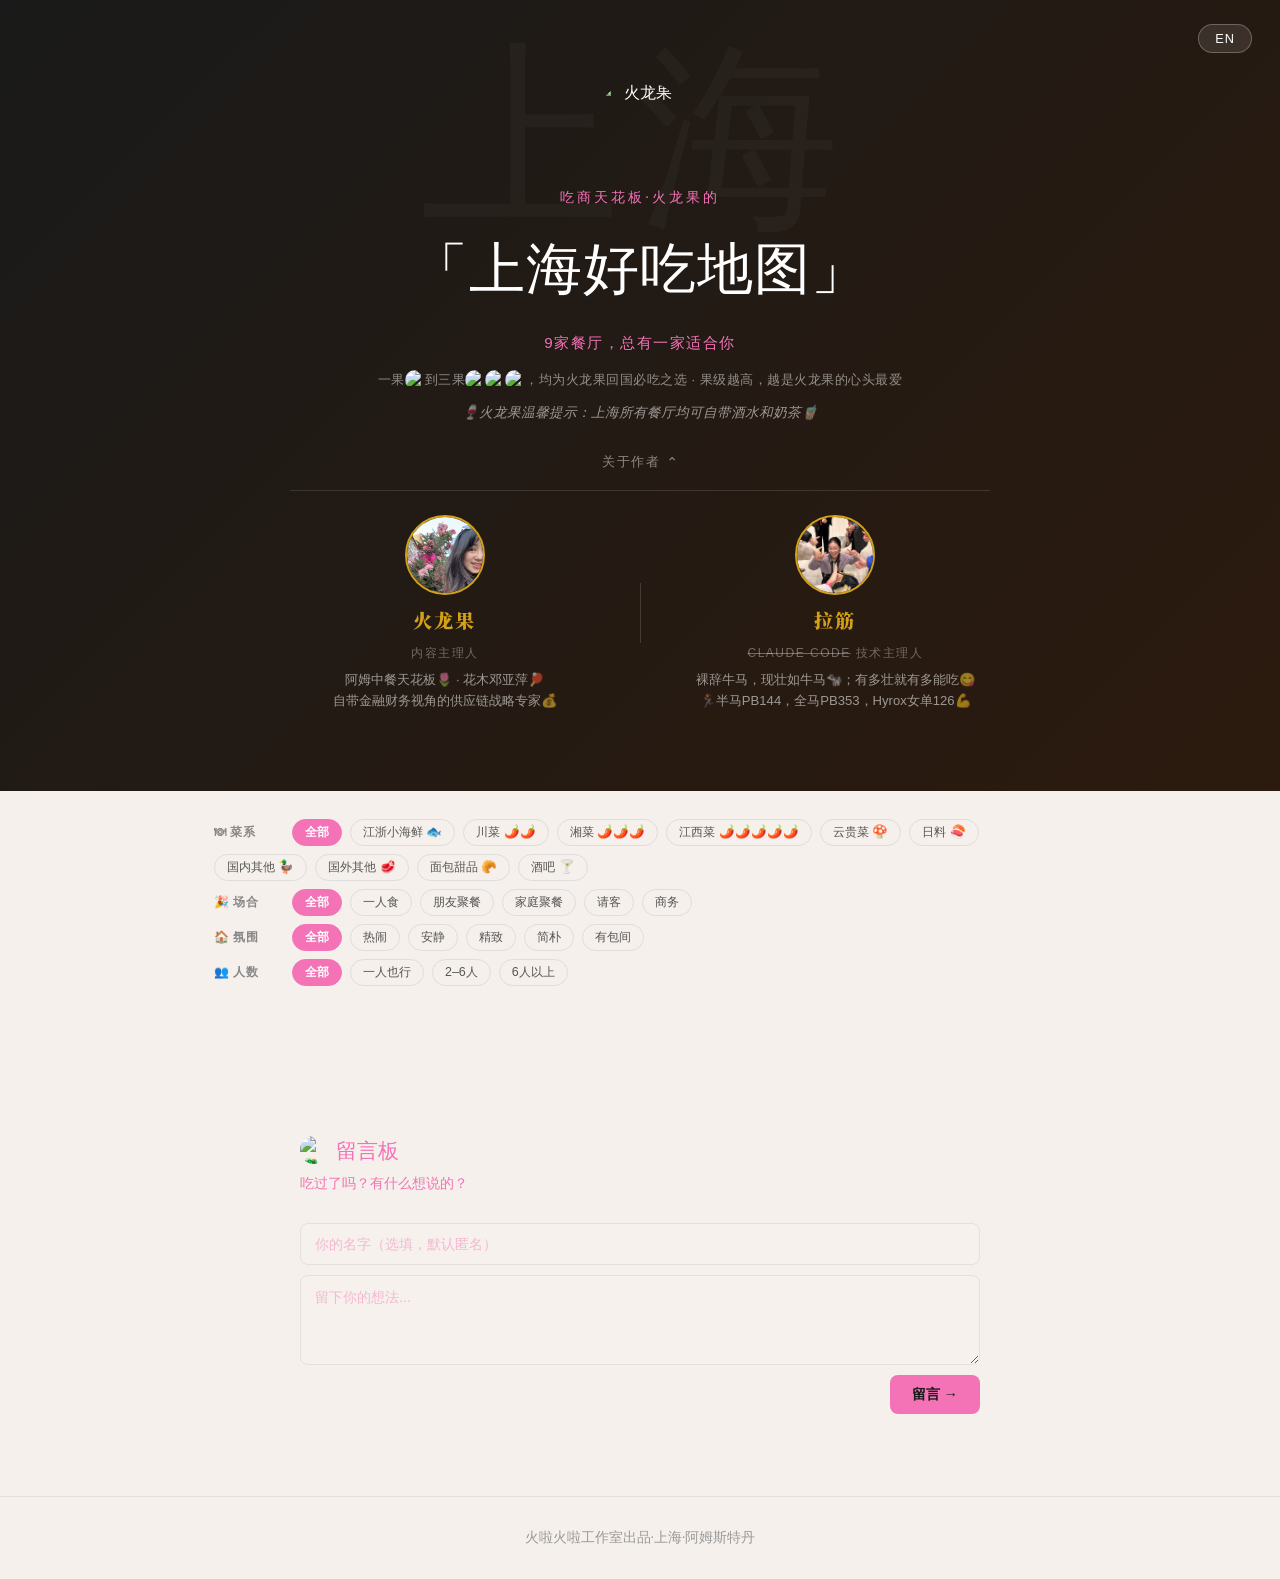
==== index.html @ 5360c156 "Unify category into filter panes; add 全部 to each tag pane - Move category filter buttons into the ta" ====
<!DOCTYPE html>
<html lang="zh">
<head>
  <meta charset="UTF-8" />
  <meta name="viewport" content="width=device-width, initial-scale=1.0" />
  <title>火龙果's Shanghai Eats</title>
  <link rel="preconnect" href="https://fonts.googleapis.com">
  <link href="https://fonts.googleapis.com/css2?family=Noto+Serif+SC:wght@700;900&display=swap" rel="stylesheet">
  <link rel="stylesheet" href="style.css" />
  <link rel="manifest" href="manifest.json" />
  <meta name="theme-color" content="#1a1a1a" />
  <link rel="apple-touch-icon" href="hlg-avatar.svg" />
</head>
<body>

  <header>
    <div class="hero">
      <button id="lang-btn" class="lang-btn">EN</button>
      <div class="hero-text">
        <img src="hlg-avatar.svg" alt="火龙果" class="hero-logo" />
        <p class="subtitle">吃商天花板·火龙果的</p>
        <h1>「上海好吃地图」</h1>
        <p class="restaurant-count-line" id="restaurant-count"></p>
        <p class="rating-explainer">一果<img src="hlg-avatar.svg" alt="🐉" class="rating-explainer-icon">到三果<img src="hlg-avatar.svg" alt="🐉" class="rating-explainer-icon"><img src="hlg-avatar.svg" alt="🐉" class="rating-explainer-icon"><img src="hlg-avatar.svg" alt="🐉" class="rating-explainer-icon">，均为火龙果回国必吃之选 · 果级越高，越是火龙果的心头最爱</p>
        <p class="byob-tip">🍷火龙果温馨提示：上海所有餐厅均可自带酒水和奶茶🧋</p>
        <div class="authors-toggle open" id="authors-toggle">
          <span class="authors-toggle-text">关于作者</span>
          <span class="authors-toggle-icon">&#8964;</span>
        </div>
        <div class="authors-inner hero-authors open" id="authors-panel">
          <div class="author-card">
            <a href="https://www.linkedin.com/in/yuanke-deng-14a65b370/" target="_blank" rel="noopener">
              <img class="author-avatar" src="hlg-photo.jpg" alt="火龙果" />
            </a>
            <a class="author-name" href="https://www.linkedin.com/in/yuanke-deng-14a65b370/" target="_blank" rel="noopener">火龙果</a>
            <div class="author-title">内容主理人</div>
            <div class="author-bio">阿姆中餐天花板🌷 · 花木邓亚萍🏓<br>自带金融财务视角的供应链战略专家💰</div>
          </div>
          <div class="author-divider"></div>
          <div class="author-card">
            <a href="https://www.linkedin.com/in/jjroxylai/" target="_blank" rel="noopener">
              <img class="author-avatar" src="lj.jpg" alt="拉筋" />
            </a>
            <a class="author-name" href="https://www.linkedin.com/in/jjroxylai/" target="_blank" rel="noopener">拉筋</a>
            <div class="author-title"><s>Claude Code</s> 技术主理人</div>
            <div class="author-bio">裸辞牛马，现壮如牛马🐄；有多壮就有多能吃😋<br>🏃‍♀️半马PB144，全马PB353，Hyrox女单126💪</div>
          </div>
        </div>
      </div>
    </div>
  </header>

  <main>
    <section class="tag-filters">
      <div class="tag-filter-pane">
        <span class="tag-filter-label" data-type="category">🍽 菜系</span>
        <button class="filter-btn active" data-filter="all">全部</button>
        <button class="filter-btn" data-filter="jiangzhe">江浙小海鲜 🐟</button>
        <button class="filter-btn" data-filter="sichuan">川菜 🌶️🌶️</button>
        <button class="filter-btn" data-filter="hunan">湘菜 🌶️🌶️🌶️</button>
        <button class="filter-btn" data-filter="jiangxi">江西菜 🌶️🌶️🌶️🌶️🌶️</button>
        <button class="filter-btn" data-filter="yunguizhou">云贵菜 🍄</button>
        <button class="filter-btn" data-filter="japanese">日料 🍣</button>
        <button class="filter-btn" data-filter="domestic">国内其他 🦆</button>
        <button class="filter-btn" data-filter="international">国外其他 🥩</button>
        <button class="filter-btn" data-filter="bakery">面包甜品 🥐</button>
        <button class="filter-btn" data-filter="bar">酒吧 🍸</button>
      </div>
      <div class="tag-filter-pane">
        <span class="tag-filter-label" data-type="occasion">🎉 场合</span>
        <button class="tag-btn tag-all-btn" data-type="occasion" data-tag="__all__">全部</button>
        <button class="tag-btn" data-type="occasion" data-tag="一人食">一人食</button>
        <button class="tag-btn" data-type="occasion" data-tag="朋友聚餐">朋友聚餐</button>
        <button class="tag-btn" data-type="occasion" data-tag="家庭聚餐">家庭聚餐</button>
        <button class="tag-btn" data-type="occasion" data-tag="请客">请客</button>
        <button class="tag-btn" data-type="occasion" data-tag="商务">商务</button>
      </div>
      <div class="tag-filter-pane">
        <span class="tag-filter-label" data-type="atmosphere">🏠 氛围</span>
        <button class="tag-btn tag-all-btn" data-type="atmosphere" data-tag="__all__">全部</button>
        <button class="tag-btn" data-type="atmosphere" data-tag="热闹">热闹</button>
        <button class="tag-btn" data-type="atmosphere" data-tag="安静">安静</button>
        <button class="tag-btn" data-type="atmosphere" data-tag="精致">精致</button>
        <button class="tag-btn" data-type="atmosphere" data-tag="简朴">简朴</button>
        <button class="tag-btn" data-type="atmosphere" data-tag="有包间">有包间</button>
      </div>
      <div class="tag-filter-pane">
        <span class="tag-filter-label" data-type="group">👥 人数</span>
        <button class="tag-btn tag-all-btn" data-type="group" data-tag="__all__">全部</button>
        <button class="tag-btn" data-type="group" data-tag="一人也行">一人也行</button>
        <button class="tag-btn" data-type="group" data-tag="2–6人">2–6人</button>
        <button class="tag-btn" data-type="group" data-tag="6人以上">6人以上</button>
      </div>
    </section>

    <section class="grid" id="restaurant-grid"></section>
  </main>

  <section class="guestbook">
    <h2 class="guestbook-title"><img src="hlg-avatar.svg" alt="🐉" class="guestbook-icon"> 留言板</h2>
    <p class="guestbook-subtitle">吃过了吗？有什么想说的？</p>

    <div id="guestbook-comments"></div>

    <form id="guestbook-form" class="guestbook-form">
      <input type="text" id="guestbook-name" placeholder="你的名字（选填，默认匿名）" class="guestbook-input" />
      <textarea id="guestbook-content" placeholder="留下你的想法..." class="guestbook-textarea" required></textarea>
      <button type="submit" class="guestbook-submit">留言 →</button>
    </form>
    <p id="guestbook-status" class="guestbook-status"></p>
  </section>

  <footer>
    <p>火啦火啦工作室出品·上海·阿姆斯特丹</p>
  </footer>

  <!-- SVG filter for ink stamp effect -->
  <svg width="0" height="0" style="position:absolute">
    <defs>
      <filter id="ink-stamp" x="-20%" y="-20%" width="140%" height="140%">
        <feTurbulence type="fractalNoise" baseFrequency="0.055" numOctaves="4" seed="8" result="noise"/>
        <feDisplacementMap in="SourceGraphic" in2="noise" scale="4" xChannelSelector="R" yChannelSelector="G" result="displaced"/>
        <feComposite in="displaced" in2="SourceGraphic" operator="in"/>
      </filter>
    </defs>
  </svg>

  <script src="restaurants.js"></script>
  <script src="i18n.js"></script>
  <script src="app.js"></script>
  <script src="guestbook.js"></script>
  <script>
    if ('serviceWorker' in navigator) {
      navigator.serviceWorker.register('/shgoodeats/service-worker.js');
    }
  </script>
</body>
</html>
---- style.css ----
* {
  margin: 0;
  padding: 0;
  box-sizing: border-box;
}

:root {
  --red: #c0392b;
  --gold: #d4a017;
  --dark: #1a1a1a;
  --mid: #333;
  --light: #f5f0eb;
  --white: #fff;
  --card-bg: #fff;
  --border: #e8e0d8;
}

body {
  font-family: 'Georgia', serif;
  background: var(--light);
  color: var(--dark);
  line-height: 1.6;
}

/* ── LANG BUTTON ── */
.lang-btn {
  position: absolute;
  top: 24px;
  right: 28px;
  background: rgba(255,255,255,0.1);
  border: 1px solid rgba(255,255,255,0.25);
  color: #fff;
  padding: 6px 16px;
  border-radius: 100px;
  font-family: -apple-system, sans-serif;
  font-size: 0.8rem;
  letter-spacing: 1px;
  cursor: pointer;
  transition: background 0.2s;
}

.lang-btn:hover {
  background: rgba(255,255,255,0.2);
}

/* ── HEADER ── */
.hero {
  background: var(--dark);
  background-image: linear-gradient(135deg, #1a1a1a 0%, #2c1a0e 100%);
  color: var(--white);
  padding: 80px 40px;
  text-align: center;
  position: relative;
  overflow: hidden;
}

.hero::before {
  content: '上海';
  position: absolute;
  font-size: 200px;
  color: rgba(255,255,255,0.03);
  top: -20px;
  left: 50%;
  transform: translateX(-50%);
  pointer-events: none;
  letter-spacing: 20px;
}

.hero-logo {
  width: 90px;
  height: 90px;
  border-radius: 50%;
  margin-bottom: 16px;
  display: block;
  margin-left: auto;
  margin-right: auto;
}

.subtitle {
  font-size: 0.9rem;
  letter-spacing: 3px;
  text-transform: uppercase;
  color: #F472B6;
  margin-bottom: 16px;
}

.hero h1 {
  font-size: clamp(2rem, 5vw, 3.5rem);
  font-weight: normal;
  margin-bottom: 16px;
  letter-spacing: 1px;
}

.tagline {
  max-width: 600px;
  margin: 0 auto;
  color: rgba(255,255,255,0.65);
  font-size: 1.05rem;
  font-style: italic;
}

.restaurant-count-line {
  font-size: 0.95rem;
  color: #F472B6;
  letter-spacing: 1.5px;
  margin-bottom: 14px;
  font-family: sans-serif;
}

.rating-explainer-icon {
  width: 20px;
  height: 20px;
  border-radius: 50%;
  vertical-align: middle;
  display: inline-block;
}

.rating-explainer {
  max-width: 600px;
  margin: 0 auto 12px;
  color: rgba(255,255,255,0.5);
  font-size: 0.82rem;
  font-family: sans-serif;
  letter-spacing: 0.5px;
}

.byob-tip {
  max-width: 600px;
  margin: 10px auto 0;
  color: rgba(255,255,255,0.55);
  font-size: 0.85rem;
  font-style: italic;
  font-family: sans-serif;
}

/* ── FILTERS (now part of tag-filters pane) ── */
.filter-btn {
  background: transparent;
  border: 1.5px solid #ddd;
  color: #555;
  padding: 4px 12px;
  border-radius: 100px;
  cursor: pointer;
  font-family: -apple-system, sans-serif;
  font-size: 0.78rem;
  transition: all 0.15s;
  white-space: nowrap;
}

.filter-btn:hover {
  border-color: #F472B6;
  color: #F472B6;
}

.filter-btn.active {
  background: #F472B6;
  border-color: #F472B6;
  color: #fff;
  font-weight: 600;
}

/* ── GRID ── */
.grid {
  display: grid;
  grid-template-columns: repeat(auto-fill, minmax(320px, 1fr));
  gap: 24px;
  padding: 20px 40px 60px;
  max-width: 1300px;
  margin: 0 auto;
  align-items: start;
}

.empty {
  grid-column: 1/-1;
  text-align: center;
  color: #888;
  padding: 60px;
}

/* ── CARD ── */
.card {
  background: var(--card-bg);
  border-radius: 12px;
  border: 1px solid var(--border);
  overflow: hidden;
  display: flex;
  flex-direction: column;
  transition: transform 0.2s, box-shadow 0.2s;
}

.card:hover {
  transform: translateY(-4px);
  box-shadow: 0 12px 32px rgba(0,0,0,0.1);
}

.card-emoji {
  background: linear-gradient(135deg, #2c1a0e, #1a1a1a);
  font-size: 2.5rem;
  text-align: center;
  padding: 28px;
}

.card-rating {
  background: #2a0a3a;
  display: flex;
  align-items: center;
  min-height: 60px;
  padding: 12px 80px 12px 16px;
  transition: min-height 0.4s ease, padding 0.4s ease;
}

.card.expanded .card-rating {
  min-height: 120px;
  padding: 20px 100px 20px 20px;
}

.card-title {
  font-family: 'Noto Serif SC', serif;
  font-size: clamp(0.8rem, 4vw, 2rem);
  font-weight: 900;
  color: #fff;
  line-height: 1.3;
  text-align: left;
  text-shadow: 0 1px 4px rgba(0,0,0,0.2);
  flex: 0 1 auto;
  white-space: nowrap;
  padding-right: 4px;
  transition: font-size 0.4s ease;
}

.card.expanded .card-title {
  font-size: clamp(1.2rem, 5.5vw, 1.5rem);
  white-space: nowrap;
}

.rating-fruits {
  position: absolute;
  right: 12px;
  top: -18px;
  display: flex;
  flex-direction: row;
  gap: 2px;
  z-index: 3;
  transition: all 0.4s ease;
}

.rating-fruit {
  width: 32px;
  height: 32px;
  border-radius: 50%;
  object-fit: cover;
  border: 2px solid rgba(255,255,255,0.6);
  box-shadow: 0 2px 6px rgba(0,0,0,0.3);
  transition: width 0.4s ease, height 0.4s ease;
}

.card.expanded .rating-fruits {
  top: -28px;
  gap: 4px;
}

.card.expanded .rating-fruit {
  width: 52px;
  height: 52px;
}

.card-chili {
  font-size: 1rem;
  margin-left: 4px;
  vertical-align: middle;
  transition: font-size 0.4s ease;
}

.card.expanded .card-chili {
  font-size: 1.6rem;
}

/* ── SUMMARY (always visible) ── */
.card-summary {
  padding: 16px 18px;
  display: flex;
  align-items: center;
  gap: 12px;
  cursor: pointer;
  position: relative;
  user-select: none;
}

.summary-main { flex: 1; }

.expand-hint {
  position: absolute;
  top: 8px;
  right: 14px;
  display: flex;
  align-items: center;
  gap: 3px;
  cursor: pointer;
  z-index: 2;
  background: var(--red);
  color: #fff;
  padding: 3px 10px 3px 8px;
  border-radius: 100px;
  box-shadow: 0 2px 6px rgba(0,0,0,0.15);
  transition: opacity 0.2s;
}

.expand-hint:hover {
  opacity: 0.85;
}

.expand-label {
  font-size: 0.75rem;
  color: #fff;
  font-family: sans-serif;
  font-weight: 600;
  letter-spacing: 0.5px;
}

.expand-icon {
  font-size: 0.9rem;
  color: #fff;
  line-height: 1;
  transition: transform 0.3s ease;
}

.card.expanded .expand-icon {
  transform: rotate(180deg);
}


.summary-meta {
  display: flex;
  gap: 10px;
  flex-wrap: wrap;
  font-size: 1rem;
  color: #444;
  font-family: sans-serif;
  transition: font-size 0.3s ease, color 0.3s ease;
}

.card.expanded .summary-meta {
  font-size: 0.8rem;
  color: #666;
}

.summary-category {
  font-size: 1rem;
  color: var(--red);
  font-family: sans-serif;
  font-weight: 600;
  transition: font-size 0.3s ease;
}

.card.expanded .summary-category {
  font-size: 0.72rem;
  text-transform: uppercase;
  letter-spacing: 1.5px;
  font-weight: 400;
}


/* ── DETAIL (hidden by default) ── */
.card-detail {
  position: relative;
  max-height: 80px;
  overflow: hidden;
  transition: max-height 0.4s ease, padding 0.3s ease, mask-position 0.3s ease;
  padding: 10px 18px 0;
  display: flex;
  flex-direction: column;
  gap: 10px;
  border-top: 1px solid var(--border);
  -webkit-mask-image: linear-gradient(to bottom, black 20%, transparent 100%);
  mask-image: linear-gradient(to bottom, black 20%, transparent 100%);
}

.card.expanded .card-detail {
  max-height: 2000px;
  padding: 14px 18px 18px;
  -webkit-mask-image: none;
  mask-image: none;
}

.card-meta-top {
  display: flex;
  justify-content: space-between;
  align-items: center;
}

.tag {
  font-size: 0.72rem;
  text-transform: uppercase;
  letter-spacing: 1.5px;
  color: var(--red);
  font-family: sans-serif;
}

.price {
  font-size: 0.85rem;
  color: var(--gold);
  font-weight: bold;
  cursor: default;
}

.card h2 {
  font-size: 1.2rem;
  font-weight: normal;
  line-height: 1.3;
}

.neighborhood {
  font-size: 0.85rem;
  font-weight: bold;
  color: var(--mid);
  font-family: sans-serif;
}

.address {
  font-size: 0.82rem;
  color: #888;
  font-family: sans-serif;
}

.description {
  font-size: 0.92rem;
  color: #444;
  flex: 1;
}

.reservation {
  font-size: 0.82rem;
  color: #666;
  font-family: sans-serif;
  font-style: italic;
}

.info-pills {
  display: flex;
  flex-wrap: wrap;
  gap: 6px;
}

.info-pill {
  background: #f0ebe4;
  border-radius: 100px;
  padding: 4px 10px;
  font-size: 0.78rem;
  font-family: sans-serif;
  color: var(--mid);
  white-space: nowrap;
}

.must-try {
  background: #fdf6ec;
  border-left: 3px solid var(--gold);
  padding: 10px 14px;
  border-radius: 0 6px 6px 0;
  font-family: sans-serif;
  display: flex;
  flex-direction: column;
  gap: 8px;
}

.must-try-label {
  font-size: 0.75rem;
  font-weight: bold;
  color: var(--gold);
  text-transform: uppercase;
  letter-spacing: 1px;
}

.dish-tags {
  display: flex;
  flex-wrap: wrap;
  gap: 6px;
}

.dish-tag {
  background: #fff;
  border: 1px solid #e8d9b8;
  border-radius: 6px;
  padding: 3px 9px;
  font-size: 0.82rem;
  color: var(--dark);
}

.dianping-btn {
  display: block;
  text-align: center;
  background: #ff6b9d;
  color: #fff;
  text-decoration: none;
  padding: 10px;
  border-radius: 8px;
  font-family: sans-serif;
  font-size: 0.85rem;
  font-weight: 600;
  letter-spacing: 0.5px;
  transition: opacity 0.2s;
}

.dianping-btn:hover {
  opacity: 0.85;
}

/* ── AUTHORS ── */
.authors-inner {
  display: flex;
  align-items: center;
  justify-content: center;
  gap: 40px;
  max-width: 700px;
  margin: 0 auto;
}

.authors-toggle {
  display: inline-flex;
  align-items: center;
  gap: 6px;
  margin-top: 28px;
  cursor: pointer;
  opacity: 0.6;
  transition: opacity 0.2s;
}

.authors-toggle:hover {
  opacity: 1;
}

.authors-toggle-text {
  font-size: 0.8rem;
  color: rgba(255,255,255,0.8);
  font-family: sans-serif;
  letter-spacing: 1.5px;
  text-transform: uppercase;
}

.authors-toggle-icon {
  font-size: 0.9rem;
  color: rgba(255,255,255,0.8);
  transition: transform 0.3s ease;
  line-height: 1;
}

.authors-toggle.open .authors-toggle-icon {
  transform: rotate(180deg);
}

.hero-authors {
  margin-top: 16px;
  padding-top: 24px;
  border-top: 1px solid rgba(255,255,255,0.12);
  max-height: 0;
  overflow: hidden;
  opacity: 0;
  transition: max-height 0.4s ease, opacity 0.3s ease, margin-top 0.3s ease;
  margin-top: 0;
  padding-top: 0;
  border-top: none;
}

.hero-authors.open {
  max-height: 600px;
  opacity: 1;
  margin-top: 16px;
  padding-top: 24px;
  border-top: 1px solid rgba(255,255,255,0.12);
}

.author-card {
  text-align: center;
  flex: 1;
}

.author-avatar {
  width: 80px;
  height: 80px;
  border-radius: 50%;
  object-fit: cover;
  object-position: center top;
  border: 2px solid var(--gold);
  margin-bottom: 10px;
  display: block;
  margin-left: auto;
  margin-right: auto;
  transition: opacity 0.2s;
}

.author-avatar:hover {
  opacity: 0.85;
}

.author-name {
  font-family: 'Noto Serif SC', serif;
  font-size: 1.2rem;
  font-weight: 900;
  color: var(--gold);
  margin-bottom: 8px;
  letter-spacing: 2px;
  display: inline-block;
  text-decoration: none;
  transition: opacity 0.2s;
}

.author-name:hover {
  opacity: 0.75;
}

.author-title {
  font-size: 0.75rem;
  color: rgba(255,255,255,0.35);
  font-family: sans-serif;
  letter-spacing: 1.5px;
  text-transform: uppercase;
  margin-bottom: 6px;
}

.author-bio {
  font-size: 0.82rem;
  color: rgba(255,255,255,0.55);
  font-family: sans-serif;
  line-height: 1.6;
}

.author-divider {
  width: 1px;
  height: 60px;
  background: rgba(255,255,255,0.15);
  flex-shrink: 0;
}

@media (max-width: 768px) {
  .authors-inner {
    flex-direction: column;
    gap: 24px;
  }
  .author-divider {
    width: 40px;
    height: 1px;
  }
}

/* ── FOOTER ── */
.guestbook {
  max-width: 720px;
  margin: 60px auto 0;
  padding: 0 20px 60px;
}

.guestbook-title {
  font-size: 1.3rem;
  font-weight: normal;
  color: #F472B6;
  margin-bottom: 6px;
  display: flex;
  align-items: center;
  gap: 8px;
}

.guestbook-icon {
  width: 28px;
  height: 28px;
  border-radius: 50%;
}

.guestbook-subtitle {
  color: #F472B6;
  font-size: 0.85rem;
  font-family: sans-serif;
  margin-bottom: 28px;
}

.guestbook-empty {
  color: #F472B6;
  font-size: 0.9rem;
  font-family: sans-serif;
  margin-bottom: 28px;
}

.guestbook-comment {
  background: rgba(255,255,255,0.05);
  border: 1px solid var(--border);
  border-radius: 10px;
  padding: 16px 18px;
  margin-bottom: 14px;
}

.comment-header {
  display: flex;
  align-items: baseline;
  gap: 10px;
  margin-bottom: 8px;
}

.comment-name {
  color: #F472B6;
  font-size: 0.9rem;
  font-family: sans-serif;
  font-weight: 600;
}

.comment-date {
  color: #F472B6;
  font-size: 0.75rem;
  font-family: sans-serif;
}

.comment-content {
  color: #F472B6;
  font-size: 0.9rem;
  font-family: sans-serif;
  line-height: 1.6;
  margin: 0;
}

.comment-reply {
  margin-top: 12px;
  padding: 10px 14px;
  background: rgba(244,114,182,0.15);
  border-left: 3px solid #F472B6;
  border-radius: 0 6px 6px 0;
  font-size: 0.88rem;
  font-family: sans-serif;
  color: #1a1a1a;
  display: flex;
  gap: 6px;
  align-items: flex-start;
}

.reply-label {
  color: #F472B6;
  white-space: nowrap;
  display: flex;
  align-items: center;
  gap: 4px;
}

.reply-icon {
  width: 18px;
  height: 18px;
  border-radius: 50%;
}

.guestbook-form {
  display: flex;
  flex-direction: column;
  gap: 10px;
  margin-top: 24px;
}

.guestbook-input,
.guestbook-textarea {
  background: rgba(255,255,255,0.06);
  border: 1px solid var(--border);
  border-radius: 8px;
  padding: 12px 14px;
  color: #F472B6;
  font-size: 0.9rem;
  font-family: sans-serif;
  outline: none;
  transition: border-color 0.2s;
}

.guestbook-input:focus,
.guestbook-textarea:focus {
  border-color: #F472B6;
}

.guestbook-input::placeholder,
.guestbook-textarea::placeholder {
  color: rgba(244,114,182,0.45);
}

.guestbook-textarea {
  min-height: 90px;
  resize: vertical;
}

.guestbook-submit {
  align-self: flex-end;
  background: #F472B6;
  color: #1a1a1a;
  border: none;
  border-radius: 8px;
  padding: 10px 22px;
  font-size: 0.9rem;
  font-family: sans-serif;
  font-weight: 600;
  cursor: pointer;
  transition: opacity 0.2s;
}

.guestbook-submit:hover { opacity: 0.85; }
.guestbook-submit:disabled { opacity: 0.5; cursor: not-allowed; }

.guestbook-status {
  font-size: 0.85rem;
  font-family: sans-serif;
  margin-top: 6px;
  min-height: 1.2em;
}

.guestbook-status.success { color: #86efac; }
.guestbook-status.error { color: #fca5a5; }

footer {
  text-align: center;
  padding: 30px;
  color: #999;
  font-size: 0.85rem;
  border-top: 1px solid var(--border);
}

/* ── TAG FILTERS ── */
.tag-filters {
  padding: 28px 24px 8px;
  max-width: 900px;
  margin: 0 auto;
  display: flex;
  flex-direction: column;
  gap: 8px;
}

.tag-filter-pane {
  display: flex;
  flex-wrap: wrap;
  align-items: center;
  gap: 8px;
}

.tag-filter-label {
  font-family: -apple-system, sans-serif;
  font-size: 0.75rem;
  font-weight: 600;
  color: #888;
  letter-spacing: 0.5px;
  white-space: nowrap;
  min-width: 70px;
}

.tag-btn {
  background: transparent;
  border: 1.5px solid #ddd;
  color: #555;
  padding: 4px 12px;
  border-radius: 100px;
  font-family: -apple-system, sans-serif;
  font-size: 0.78rem;
  cursor: pointer;
  transition: all 0.15s;
  white-space: nowrap;
}

.tag-btn:hover {
  border-color: #F472B6;
  color: #F472B6;
}

.tag-btn.active {
  background: #F472B6;
  border-color: #F472B6;
  color: #fff;
  font-weight: 600;
}

/* ── RESPONSIVE ── */
@media (max-width: 768px) {
  .hero { padding: 50px 20px; }
  .hero h1 { font-size: 1.6rem; }
  .tagline { font-size: 0.85rem; }

  .grid {
    padding: 20px 12px 40px;
    grid-template-columns: 1fr;
    gap: 12px;
  }

  .card-summary h2 { font-size: 0.85rem; }
  .card.expanded .card-summary h2 { font-size: 0.85rem; }

  .summary-meta { font-size: 0.72rem; }
  .card.expanded .summary-meta { font-size: 0.72rem; }

  .summary-category { font-size: 0.72rem; }
  .card.expanded .summary-category { font-size: 0.72rem; }

  .card-rating { min-height: 44px; padding: 8px 14px; }
  .card.expanded .card-rating { min-height: 90px; }

  .card-chili { font-size: 1.4rem; }

  .rating-text { font-size: 1.4rem; width: 38px; height: 38px; top: -19px; }
  .card.expanded .rating-text { font-size: 3rem; width: 72px; height: 72px; top: -36px; }
}
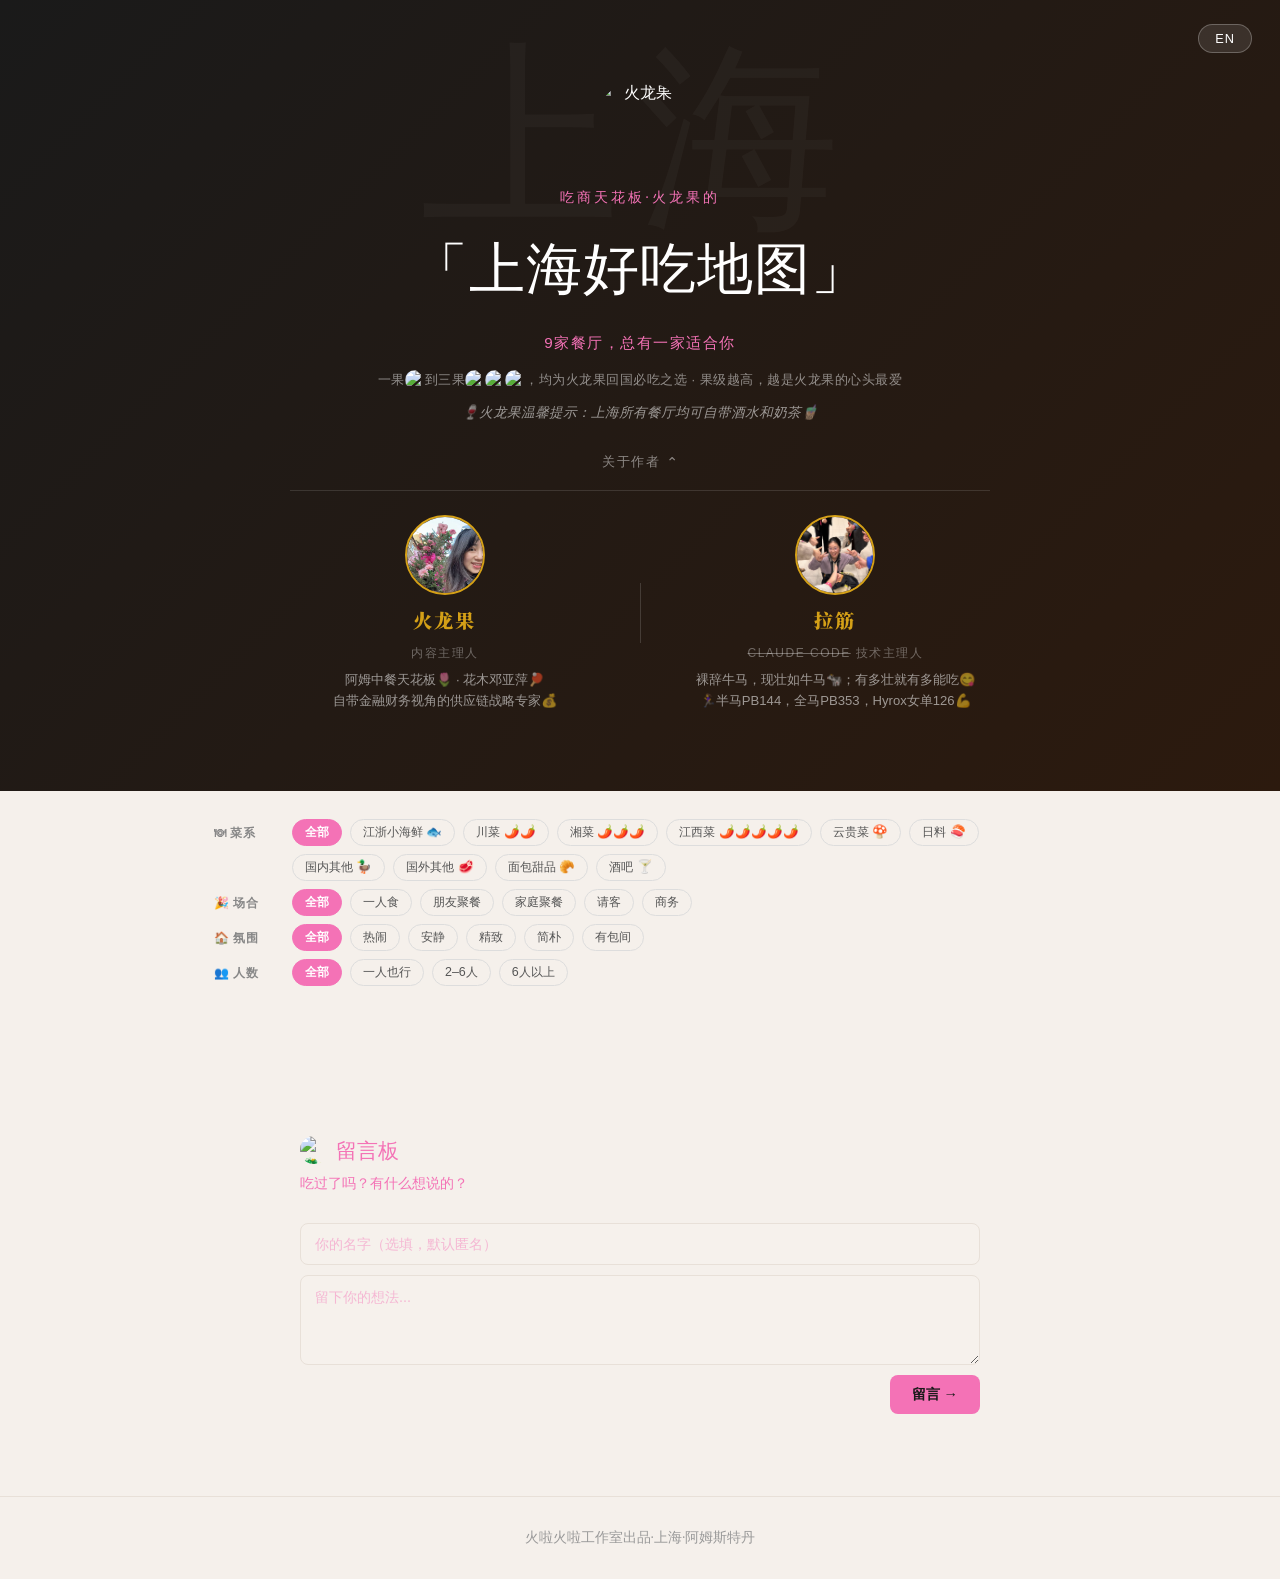
==== commit f2f7141c: "Fix filter pane wrapping; move address to summary line - Wrap tag buttons in .tag-filter-btns div so" ====
--- a/index.html
+++ b/index.html
@@ -54,42 +54,50 @@
     <section class="tag-filters">
       <div class="tag-filter-pane">
         <span class="tag-filter-label" data-type="category">🍽 菜系</span>
-        <button class="filter-btn active" data-filter="all">全部</button>
-        <button class="filter-btn" data-filter="jiangzhe">江浙小海鲜 🐟</button>
-        <button class="filter-btn" data-filter="sichuan">川菜 🌶️🌶️</button>
-        <button class="filter-btn" data-filter="hunan">湘菜 🌶️🌶️🌶️</button>
-        <button class="filter-btn" data-filter="jiangxi">江西菜 🌶️🌶️🌶️🌶️🌶️</button>
-        <button class="filter-btn" data-filter="yunguizhou">云贵菜 🍄</button>
-        <button class="filter-btn" data-filter="japanese">日料 🍣</button>
-        <button class="filter-btn" data-filter="domestic">国内其他 🦆</button>
-        <button class="filter-btn" data-filter="international">国外其他 🥩</button>
-        <button class="filter-btn" data-filter="bakery">面包甜品 🥐</button>
-        <button class="filter-btn" data-filter="bar">酒吧 🍸</button>
+        <div class="tag-filter-btns">
+          <button class="filter-btn active" data-filter="all">全部</button>
+          <button class="filter-btn" data-filter="jiangzhe">江浙小海鲜 🐟</button>
+          <button class="filter-btn" data-filter="sichuan">川菜 🌶️🌶️</button>
+          <button class="filter-btn" data-filter="hunan">湘菜 🌶️🌶️🌶️</button>
+          <button class="filter-btn" data-filter="jiangxi">江西菜 🌶️🌶️🌶️🌶️🌶️</button>
+          <button class="filter-btn" data-filter="yunguizhou">云贵菜 🍄</button>
+          <button class="filter-btn" data-filter="japanese">日料 🍣</button>
+          <button class="filter-btn" data-filter="domestic">国内其他 🦆</button>
+          <button class="filter-btn" data-filter="international">国外其他 🥩</button>
+          <button class="filter-btn" data-filter="bakery">面包甜品 🥐</button>
+          <button class="filter-btn" data-filter="bar">酒吧 🍸</button>
+        </div>
       </div>
       <div class="tag-filter-pane">
         <span class="tag-filter-label" data-type="occasion">🎉 场合</span>
-        <button class="tag-btn tag-all-btn" data-type="occasion" data-tag="__all__">全部</button>
-        <button class="tag-btn" data-type="occasion" data-tag="一人食">一人食</button>
-        <button class="tag-btn" data-type="occasion" data-tag="朋友聚餐">朋友聚餐</button>
-        <button class="tag-btn" data-type="occasion" data-tag="家庭聚餐">家庭聚餐</button>
-        <button class="tag-btn" data-type="occasion" data-tag="请客">请客</button>
-        <button class="tag-btn" data-type="occasion" data-tag="商务">商务</button>
+        <div class="tag-filter-btns">
+          <button class="tag-btn tag-all-btn" data-type="occasion" data-tag="__all__">全部</button>
+          <button class="tag-btn" data-type="occasion" data-tag="一人食">一人食</button>
+          <button class="tag-btn" data-type="occasion" data-tag="朋友聚餐">朋友聚餐</button>
+          <button class="tag-btn" data-type="occasion" data-tag="家庭聚餐">家庭聚餐</button>
+          <button class="tag-btn" data-type="occasion" data-tag="请客">请客</button>
+          <button class="tag-btn" data-type="occasion" data-tag="商务">商务</button>
+        </div>
       </div>
       <div class="tag-filter-pane">
         <span class="tag-filter-label" data-type="atmosphere">🏠 氛围</span>
-        <button class="tag-btn tag-all-btn" data-type="atmosphere" data-tag="__all__">全部</button>
-        <button class="tag-btn" data-type="atmosphere" data-tag="热闹">热闹</button>
-        <button class="tag-btn" data-type="atmosphere" data-tag="安静">安静</button>
-        <button class="tag-btn" data-type="atmosphere" data-tag="精致">精致</button>
-        <button class="tag-btn" data-type="atmosphere" data-tag="简朴">简朴</button>
-        <button class="tag-btn" data-type="atmosphere" data-tag="有包间">有包间</button>
+        <div class="tag-filter-btns">
+          <button class="tag-btn tag-all-btn" data-type="atmosphere" data-tag="__all__">全部</button>
+          <button class="tag-btn" data-type="atmosphere" data-tag="热闹">热闹</button>
+          <button class="tag-btn" data-type="atmosphere" data-tag="安静">安静</button>
+          <button class="tag-btn" data-type="atmosphere" data-tag="精致">精致</button>
+          <button class="tag-btn" data-type="atmosphere" data-tag="简朴">简朴</button>
+          <button class="tag-btn" data-type="atmosphere" data-tag="有包间">有包间</button>
+        </div>
       </div>
       <div class="tag-filter-pane">
         <span class="tag-filter-label" data-type="group">👥 人数</span>
-        <button class="tag-btn tag-all-btn" data-type="group" data-tag="__all__">全部</button>
-        <button class="tag-btn" data-type="group" data-tag="一人也行">一人也行</button>
-        <button class="tag-btn" data-type="group" data-tag="2–6人">2–6人</button>
-        <button class="tag-btn" data-type="group" data-tag="6人以上">6人以上</button>
+        <div class="tag-filter-btns">
+          <button class="tag-btn tag-all-btn" data-type="group" data-tag="__all__">全部</button>
+          <button class="tag-btn" data-type="group" data-tag="一人也行">一人也行</button>
+          <button class="tag-btn" data-type="group" data-tag="2–6人">2–6人</button>
+          <button class="tag-btn" data-type="group" data-tag="6人以上">6人以上</button>
+        </div>
       </div>
     </section>
 
--- a/style.css
+++ b/style.css
@@ -824,8 +824,13 @@
 
 .tag-filter-pane {
   display: flex;
+  align-items: flex-start;
+  gap: 8px;
+}
+
+.tag-filter-btns {
+  display: flex;
   flex-wrap: wrap;
-  align-items: center;
   gap: 8px;
 }
 
@@ -837,6 +842,7 @@
   letter-spacing: 0.5px;
   white-space: nowrap;
   min-width: 70px;
+  padding-top: 5px;
 }
 
 .tag-btn {
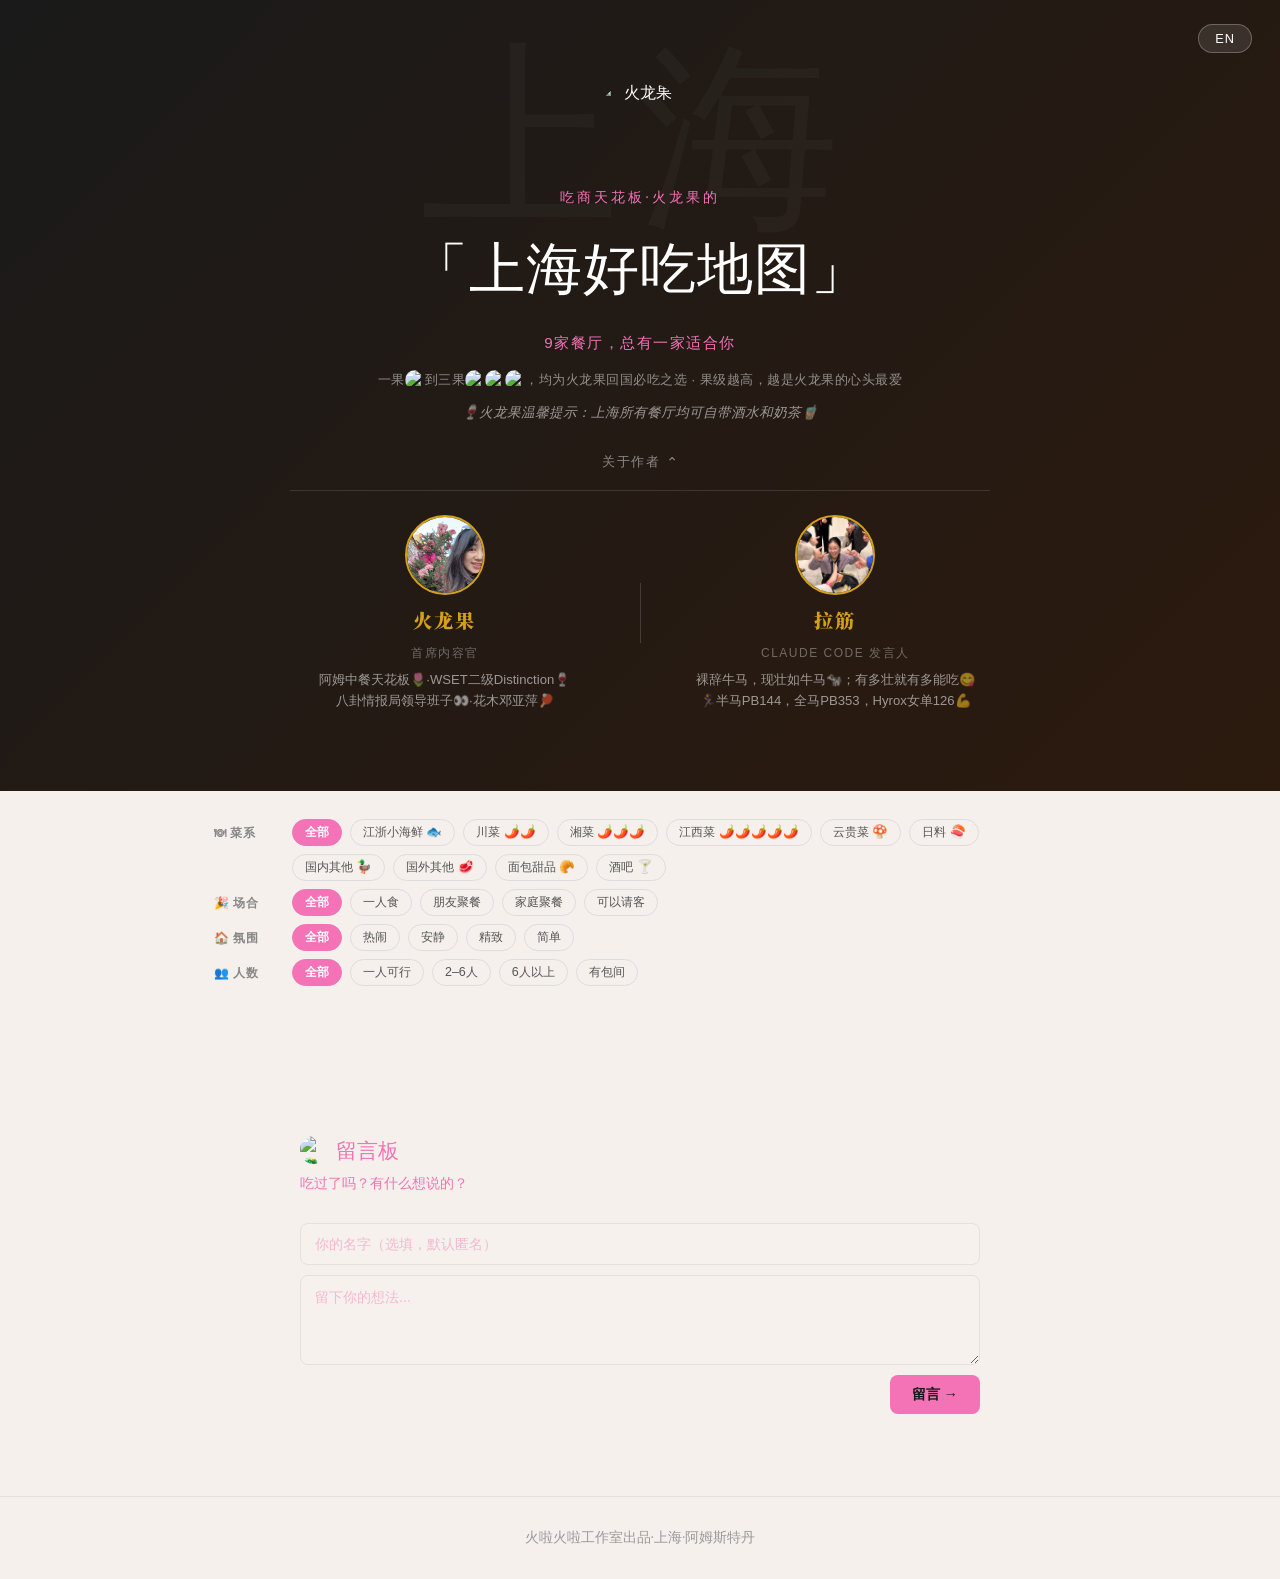
==== commit f4dd605c: "Fix 火龙果 bio line breaks Co-Authored-By: Claude Sonnet 4.6 <noreply@anthropic.com>" ====
--- a/index.html
+++ b/index.html
@@ -33,8 +33,8 @@
               <img class="author-avatar" src="hlg-photo.jpg" alt="火龙果" />
             </a>
             <a class="author-name" href="https://www.linkedin.com/in/yuanke-deng-14a65b370/" target="_blank" rel="noopener">火龙果</a>
-            <div class="author-title">内容主理人</div>
-            <div class="author-bio">阿姆中餐天花板🌷 · 花木邓亚萍🏓<br>自带金融财务视角的供应链战略专家💰</div>
+            <div class="author-title">首席内容官</div>
+            <div class="author-bio">阿姆中餐天花板🌷·WSET二级Distinction🍷<br>八卦情报局领导班子👀·花木邓亚萍🏓</div>
           </div>
           <div class="author-divider"></div>
           <div class="author-card">
@@ -42,7 +42,7 @@
               <img class="author-avatar" src="lj.jpg" alt="拉筋" />
             </a>
             <a class="author-name" href="https://www.linkedin.com/in/jjroxylai/" target="_blank" rel="noopener">拉筋</a>
-            <div class="author-title"><s>Claude Code</s> 技术主理人</div>
+            <div class="author-title">Claude Code 发言人</div>
             <div class="author-bio">裸辞牛马，现壮如牛马🐄；有多壮就有多能吃😋<br>🏃‍♀️半马PB144，全马PB353，Hyrox女单126💪</div>
           </div>
         </div>
@@ -75,8 +75,7 @@
           <button class="tag-btn" data-type="occasion" data-tag="一人食">一人食</button>
           <button class="tag-btn" data-type="occasion" data-tag="朋友聚餐">朋友聚餐</button>
           <button class="tag-btn" data-type="occasion" data-tag="家庭聚餐">家庭聚餐</button>
-          <button class="tag-btn" data-type="occasion" data-tag="请客">请客</button>
-          <button class="tag-btn" data-type="occasion" data-tag="商务">商务</button>
+          <button class="tag-btn" data-type="occasion" data-tag="可以请客">可以请客</button>
         </div>
       </div>
       <div class="tag-filter-pane">
@@ -86,17 +85,17 @@
           <button class="tag-btn" data-type="atmosphere" data-tag="热闹">热闹</button>
           <button class="tag-btn" data-type="atmosphere" data-tag="安静">安静</button>
           <button class="tag-btn" data-type="atmosphere" data-tag="精致">精致</button>
-          <button class="tag-btn" data-type="atmosphere" data-tag="简朴">简朴</button>
-          <button class="tag-btn" data-type="atmosphere" data-tag="有包间">有包间</button>
+          <button class="tag-btn" data-type="atmosphere" data-tag="简单">简单</button>
         </div>
       </div>
       <div class="tag-filter-pane">
         <span class="tag-filter-label" data-type="group">👥 人数</span>
         <div class="tag-filter-btns">
           <button class="tag-btn tag-all-btn" data-type="group" data-tag="__all__">全部</button>
-          <button class="tag-btn" data-type="group" data-tag="一人也行">一人也行</button>
+          <button class="tag-btn" data-type="group" data-tag="一人可行">一人可行</button>
           <button class="tag-btn" data-type="group" data-tag="2–6人">2–6人</button>
           <button class="tag-btn" data-type="group" data-tag="6人以上">6人以上</button>
+          <button class="tag-btn" data-type="group" data-tag="有包间">有包间</button>
         </div>
       </div>
     </section>
--- a/style.css
+++ b/style.css
@@ -377,7 +377,7 @@
 
 .card.expanded .card-detail {
   max-height: 2000px;
-  padding: 14px 18px 18px;
+  padding: 40px 18px 18px;
   -webkit-mask-image: none;
   mask-image: none;
 }
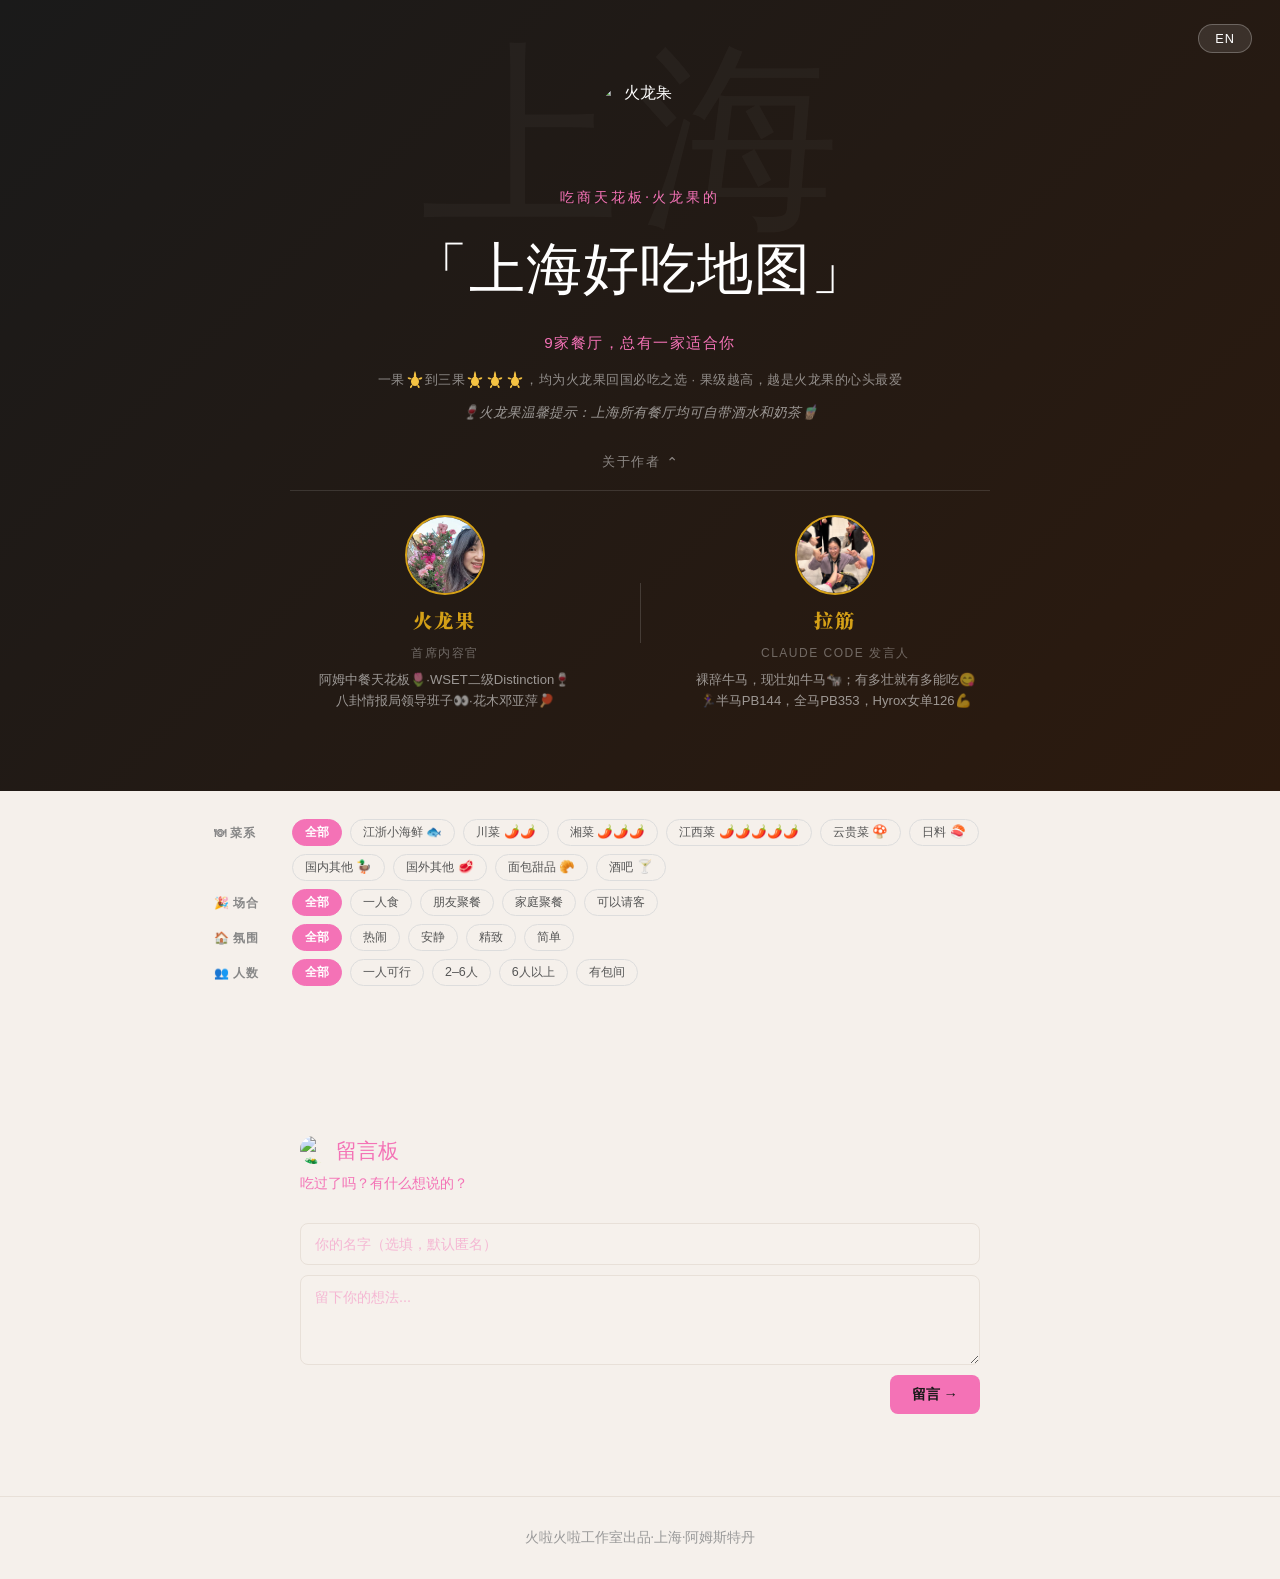
==== commit 850fe81e: "Replace rating icon with gold dragon fruit silhouette New dragonfruit-icon.svg: simple flat gold dra" ====
--- a/index.html
+++ b/index.html
@@ -21,7 +21,7 @@
         <p class="subtitle">吃商天花板·火龙果的</p>
         <h1>「上海好吃地图」</h1>
         <p class="restaurant-count-line" id="restaurant-count"></p>
-        <p class="rating-explainer">一果<img src="hlg-avatar.svg" alt="🐉" class="rating-explainer-icon">到三果<img src="hlg-avatar.svg" alt="🐉" class="rating-explainer-icon"><img src="hlg-avatar.svg" alt="🐉" class="rating-explainer-icon"><img src="hlg-avatar.svg" alt="🐉" class="rating-explainer-icon">，均为火龙果回国必吃之选 · 果级越高，越是火龙果的心头最爱</p>
+        <p class="rating-explainer">一果<img src="dragonfruit-icon.svg" alt="🐉" class="rating-explainer-icon">到三果<img src="dragonfruit-icon.svg" alt="🐉" class="rating-explainer-icon"><img src="dragonfruit-icon.svg" alt="🐉" class="rating-explainer-icon"><img src="dragonfruit-icon.svg" alt="🐉" class="rating-explainer-icon">，均为火龙果回国必吃之选 · 果级越高，越是火龙果的心头最爱</p>
         <p class="byob-tip">🍷火龙果温馨提示：上海所有餐厅均可自带酒水和奶茶🧋</p>
         <div class="authors-toggle open" id="authors-toggle">
           <span class="authors-toggle-text">关于作者</span>
--- a/style.css
+++ b/style.css
@@ -328,6 +328,29 @@
   transform: rotate(180deg);
 }
 
+.expand-hint--inline {
+  display: none;
+}
+
+.card.expanded .expand-hint--top {
+  display: none;
+}
+
+.card.expanded .expand-hint--inline {
+  display: flex;
+}
+
+.pills-row {
+  display: flex;
+  flex-wrap: wrap;
+  align-items: center;
+  gap: 8px;
+}
+
+.pills-row .info-pills {
+  flex: 1;
+}
+
 
 .summary-meta {
   display: flex;
@@ -377,7 +400,8 @@
 
 .card.expanded .card-detail {
   max-height: 2000px;
-  padding: 40px 18px 18px;
+  padding: 14px 18px 18px;
+
   -webkit-mask-image: none;
   mask-image: none;
 }
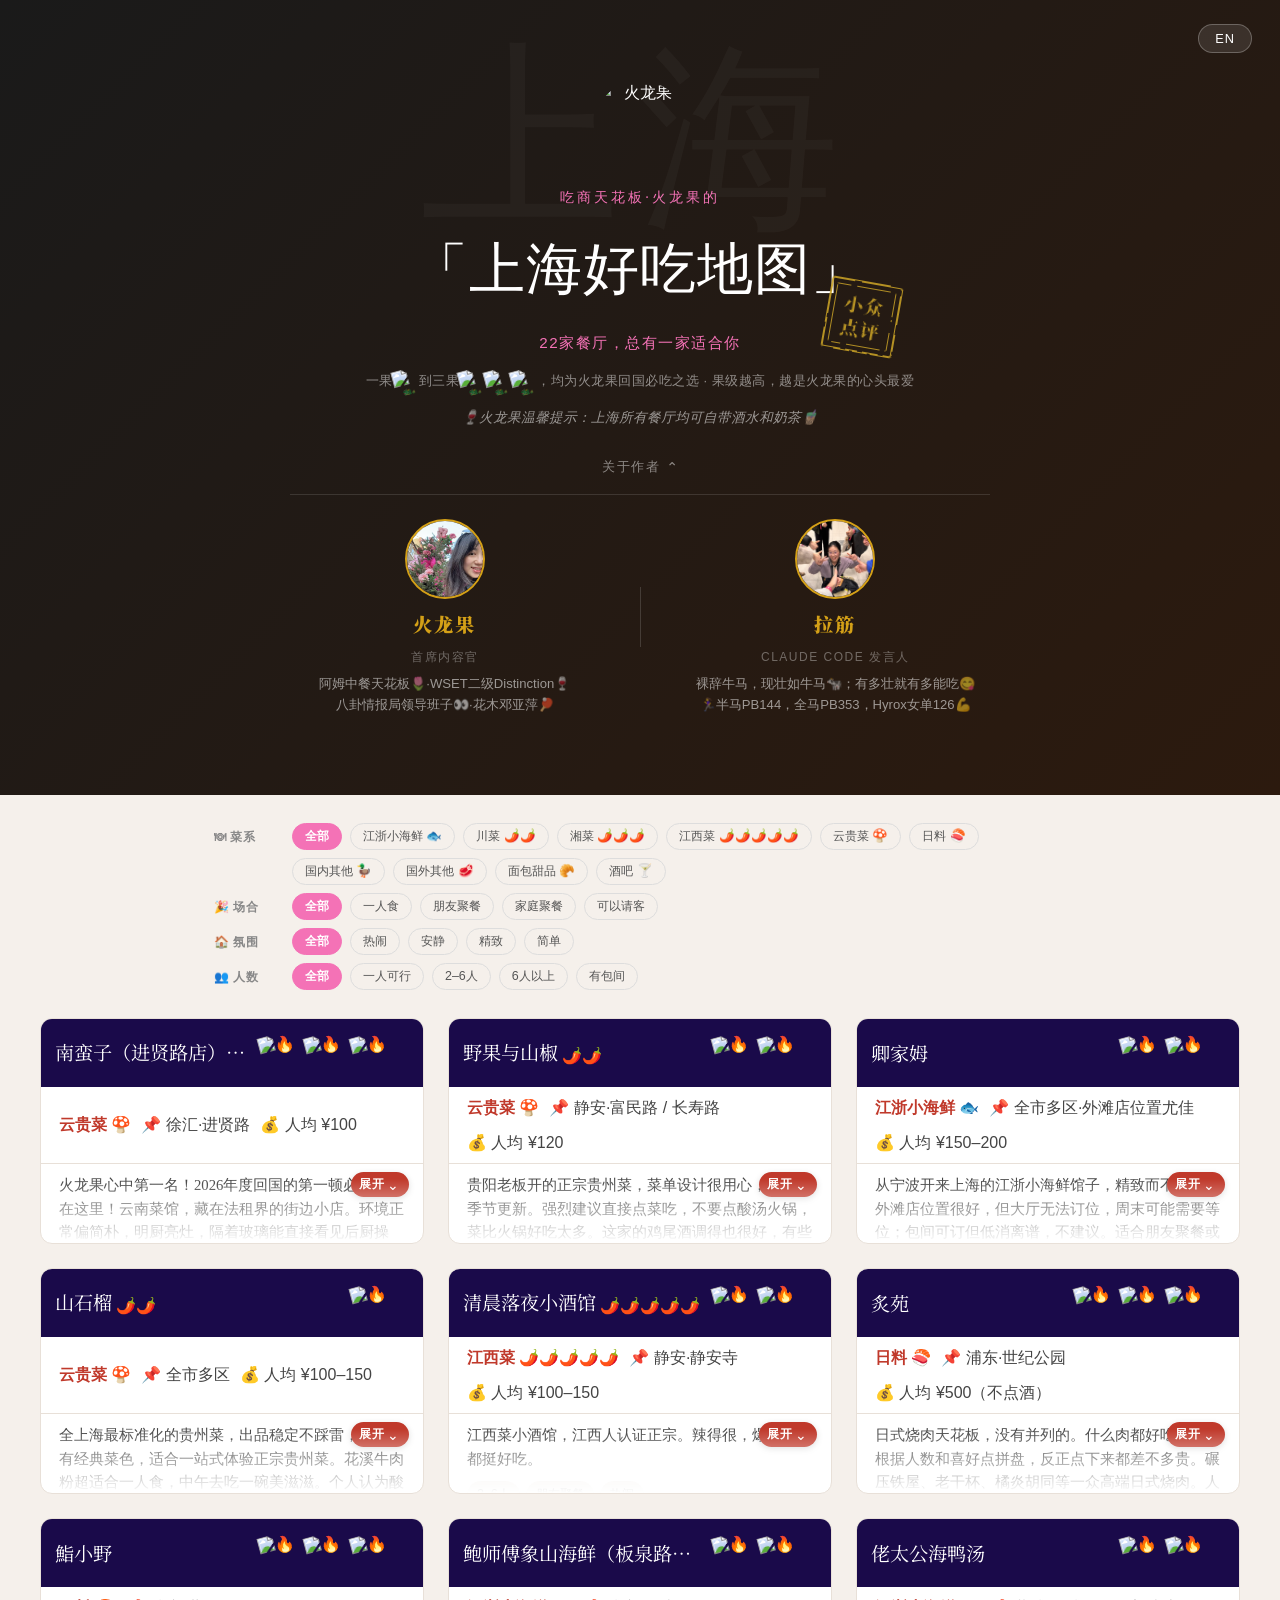
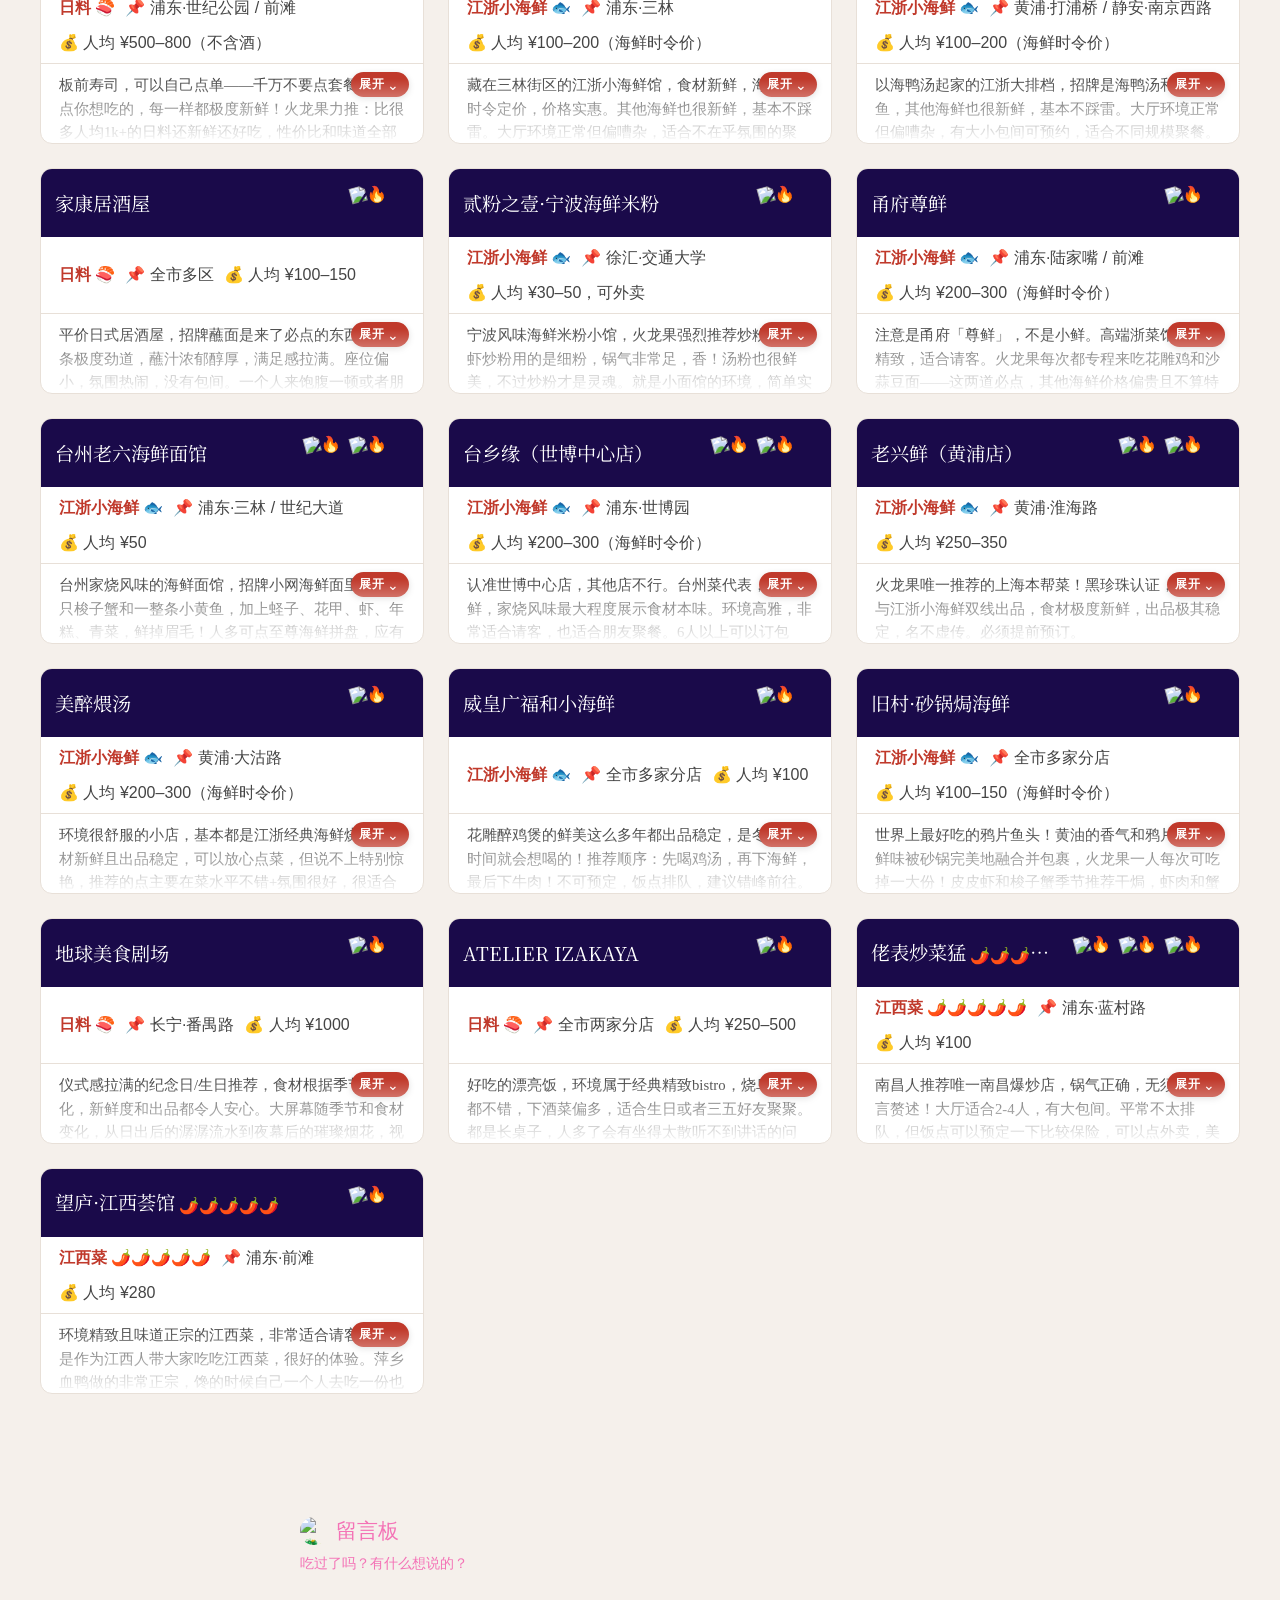
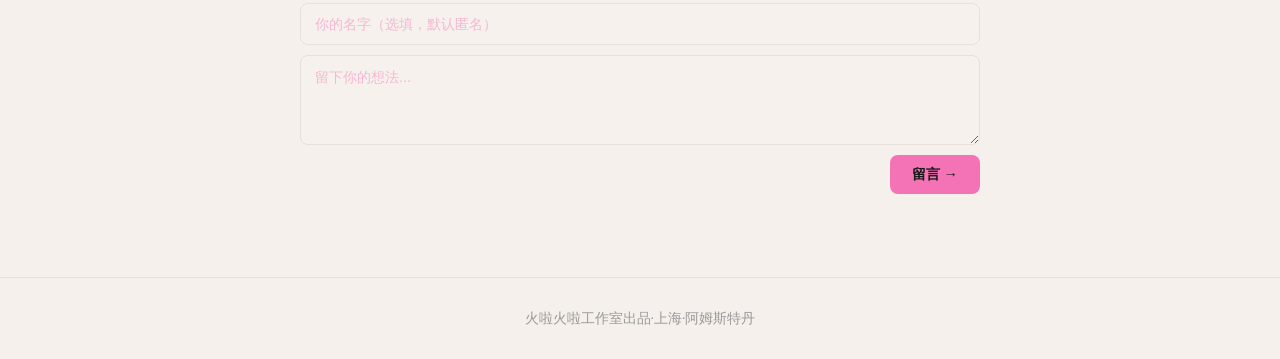
==== commit a3c9481a: "Reposition stamp to hero title bottom-right, redesign as square seal - Moved from fixed viewport to " ====
--- a/index.html
+++ b/index.html
@@ -19,9 +19,17 @@
       <div class="hero-text">
         <img src="hlg-avatar.svg" alt="火龙果" class="hero-logo" />
         <p class="subtitle">吃商天花板·火龙果的</p>
-        <h1>「上海好吃地图」</h1>
+        <div class="hero-title-wrap">
+          <h1>「上海好吃地图」</h1>
+          <div class="stamp" aria-hidden="true">
+            <div class="stamp-face">
+              <span>小</span><span>众</span>
+              <span>点</span><span>评</span>
+            </div>
+          </div>
+        </div>
         <p class="restaurant-count-line" id="restaurant-count"></p>
-        <p class="rating-explainer">一果<img src="dragonfruit-icon.svg" alt="🐉" class="rating-explainer-icon">到三果<img src="dragonfruit-icon.svg" alt="🐉" class="rating-explainer-icon"><img src="dragonfruit-icon.svg" alt="🐉" class="rating-explainer-icon"><img src="dragonfruit-icon.svg" alt="🐉" class="rating-explainer-icon">，均为火龙果回国必吃之选 · 果级越高，越是火龙果的心头最爱</p>
+        <p class="rating-explainer">一果<img src="rating-icon.png" alt="🐉" class="rating-explainer-icon">到三果<img src="rating-icon.png" alt="🐉" class="rating-explainer-icon"><img src="rating-icon.png" alt="🐉" class="rating-explainer-icon"><img src="rating-icon.png" alt="🐉" class="rating-explainer-icon">，均为火龙果回国必吃之选 · 果级越高，越是火龙果的心头最爱</p>
         <p class="byob-tip">🍷火龙果温馨提示：上海所有餐厅均可自带酒水和奶茶🧋</p>
         <div class="authors-toggle open" id="authors-toggle">
           <span class="authors-toggle-text">关于作者</span>
--- a/style.css
+++ b/style.css
@@ -108,9 +108,10 @@
 }
 
 .rating-explainer-icon {
-  width: 20px;
-  height: 20px;
-  border-radius: 50%;
+  width: 26px;
+  height: 26px;
+  object-fit: contain;
+  transform: rotate(-15deg);
   vertical-align: middle;
   display: inline-block;
 }
@@ -201,67 +202,81 @@
 }
 
 .card-rating {
-  background: #2a0a3a;
+  background: #1a0a4a;
   display: flex;
   align-items: center;
-  min-height: 60px;
-  padding: 12px 80px 12px 16px;
-  transition: min-height 0.4s ease, padding 0.4s ease;
+  justify-content: space-between;
+  flex-wrap: nowrap;
+  height: 68px;
+  padding: 10px 14px;
+  gap: 8px;
+  overflow: hidden;
+  transition: height 0.4s ease;
 }
 
 .card.expanded .card-rating {
-  min-height: 120px;
-  padding: 20px 100px 20px 20px;
-}
+  height: auto;
+  min-height: 80px;
+}
+
 
 .card-title {
   font-family: 'Noto Serif SC', serif;
-  font-size: clamp(0.8rem, 4vw, 2rem);
+  font-size: clamp(0.75rem, 2.8vw, 1.05rem);
   font-weight: 900;
   color: #fff;
   line-height: 1.3;
   text-align: left;
-  text-shadow: 0 1px 4px rgba(0,0,0,0.2);
-  flex: 0 1 auto;
+  flex: 1 1 auto;
+  min-width: 0;
   white-space: nowrap;
+  overflow: hidden;
+  text-overflow: ellipsis;
   padding-right: 4px;
   transition: font-size 0.4s ease;
 }
 
-.card.expanded .card-title {
-  font-size: clamp(1.2rem, 5.5vw, 1.5rem);
+/* 展开且标题能放下 → 放大 */
+.card.expanded:not(.card--compact):not(.card--title-compact) .card-title {
+  font-size: clamp(0.9rem, 3.5vw, 1.3rem);
   white-space: nowrap;
 }
 
+/* 展开但标题会溢出，或果溢出 → 保持小字体 */
+.card.expanded.card--compact .card-title,
+.card.expanded.card--title-compact .card-title {
+  font-size: clamp(0.75rem, 2.8vw, 1.05rem);
+  white-space: nowrap;
+}
+
 .rating-fruits {
-  position: absolute;
-  right: 12px;
-  top: -18px;
   display: flex;
   flex-direction: row;
-  gap: 2px;
-  z-index: 3;
-  transition: all 0.4s ease;
+  flex-shrink: 0;
+  align-items: center;
 }
 
 .rating-fruit {
-  width: 32px;
-  height: 32px;
-  border-radius: 50%;
-  object-fit: cover;
-  border: 2px solid rgba(255,255,255,0.6);
-  box-shadow: 0 2px 6px rgba(0,0,0,0.3);
+  width: 56px;
+  height: 44px;
+  object-fit: contain;
+  margin-right: -10px;
+  transform: rotate(-15deg);
   transition: width 0.4s ease, height 0.4s ease;
 }
 
-.card.expanded .rating-fruits {
-  top: -28px;
-  gap: 4px;
+.rating-fruit:last-child {
+  margin-right: 0;
 }
 
 .card.expanded .rating-fruit {
-  width: 52px;
-  height: 52px;
+  width: 72px;
+  height: 56px;
+}
+
+.card.expanded.card--compact .rating-fruit {
+  width: 48px;
+  height: 38px;
 }
 
 .card-chili {
@@ -275,15 +290,26 @@
   font-size: 1.6rem;
 }
 
+.card.expanded.card--compact .card-chili {
+  font-size: 0.85rem;
+}
+
 /* ── SUMMARY (always visible) ── */
 .card-summary {
-  padding: 16px 18px;
+  padding: 14px 18px;
   display: flex;
   align-items: center;
   gap: 12px;
   cursor: pointer;
   position: relative;
   user-select: none;
+  height: 76px;
+  overflow: hidden;
+}
+
+.card.expanded .card-summary {
+  height: auto;
+  overflow: visible;
 }
 
 .summary-main { flex: 1; }
@@ -338,6 +364,11 @@
 
 .card.expanded .expand-hint--inline {
   display: flex;
+  opacity: 0.35;
+}
+
+.card.expanded .expand-hint--inline:hover {
+  opacity: 0.75;
 }
 
 .pills-row {
@@ -836,6 +867,54 @@
   border-top: 1px solid var(--border);
 }
 
+/* ── STAMP ── */
+.hero-title-wrap {
+  position: relative;
+  display: inline-block;
+}
+
+.stamp {
+  position: absolute;
+  bottom: -22px;
+  right: -30px;
+  width: 72px;
+  height: 72px;
+  border: 2.5px solid #c9a227;
+  border-radius: 3px;
+  display: flex;
+  align-items: center;
+  justify-content: center;
+  transform: rotate(10deg);
+  opacity: 0.88;
+  pointer-events: none;
+  filter: url(#ink-stamp);
+}
+/* inner double border */
+.stamp::before {
+  content: '';
+  position: absolute;
+  inset: 4px;
+  border: 1.5px solid #c9a227;
+  border-radius: 1px;
+}
+
+.stamp-face {
+  display: grid;
+  grid-template-columns: 1fr 1fr;
+  gap: 1px;
+  position: relative; /* above ::before */
+  z-index: 1;
+}
+.stamp-face span {
+  font-family: 'Noto Serif SC', serif;
+  font-weight: 900;
+  font-size: 1.2rem;
+  line-height: 1.15;
+  color: #c9a227;
+  text-align: center;
+  display: block;
+}
+
 /* ── TAG FILTERS ── */
 .tag-filters {
   padding: 28px 24px 8px;
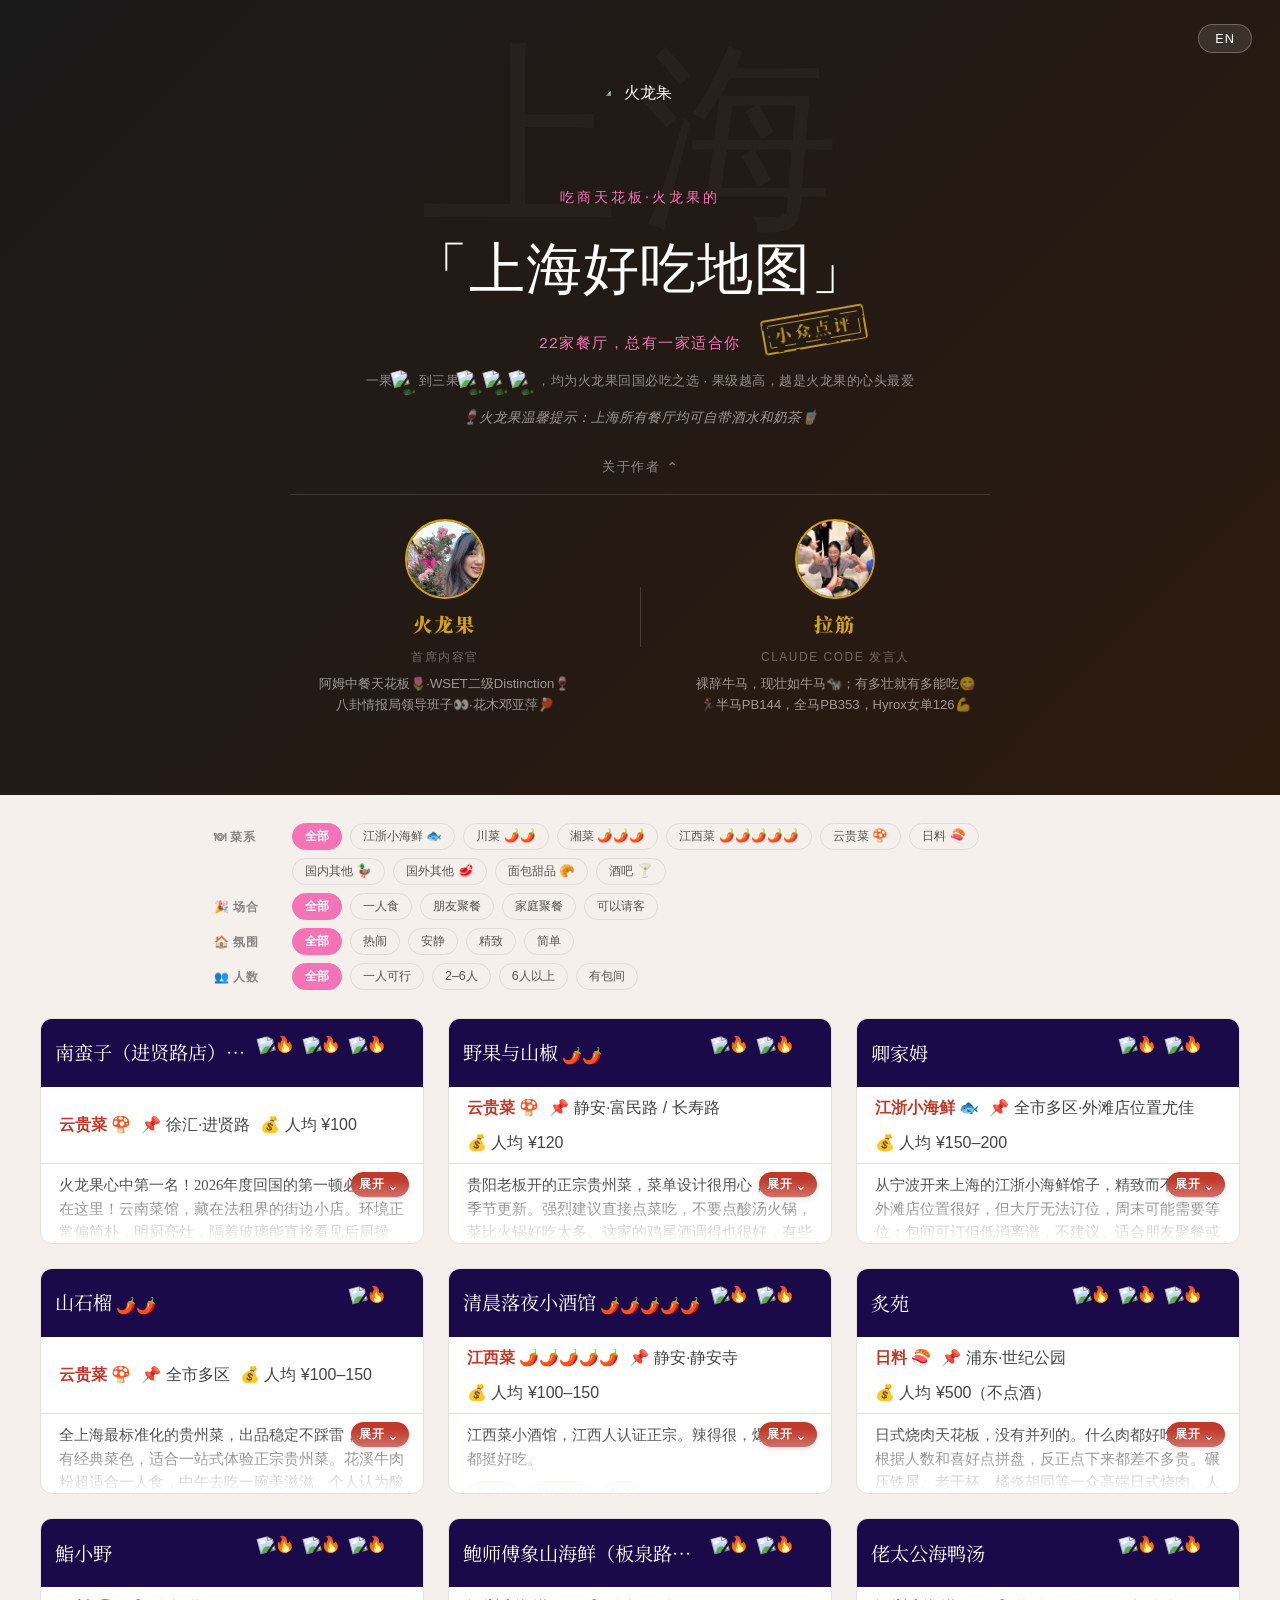
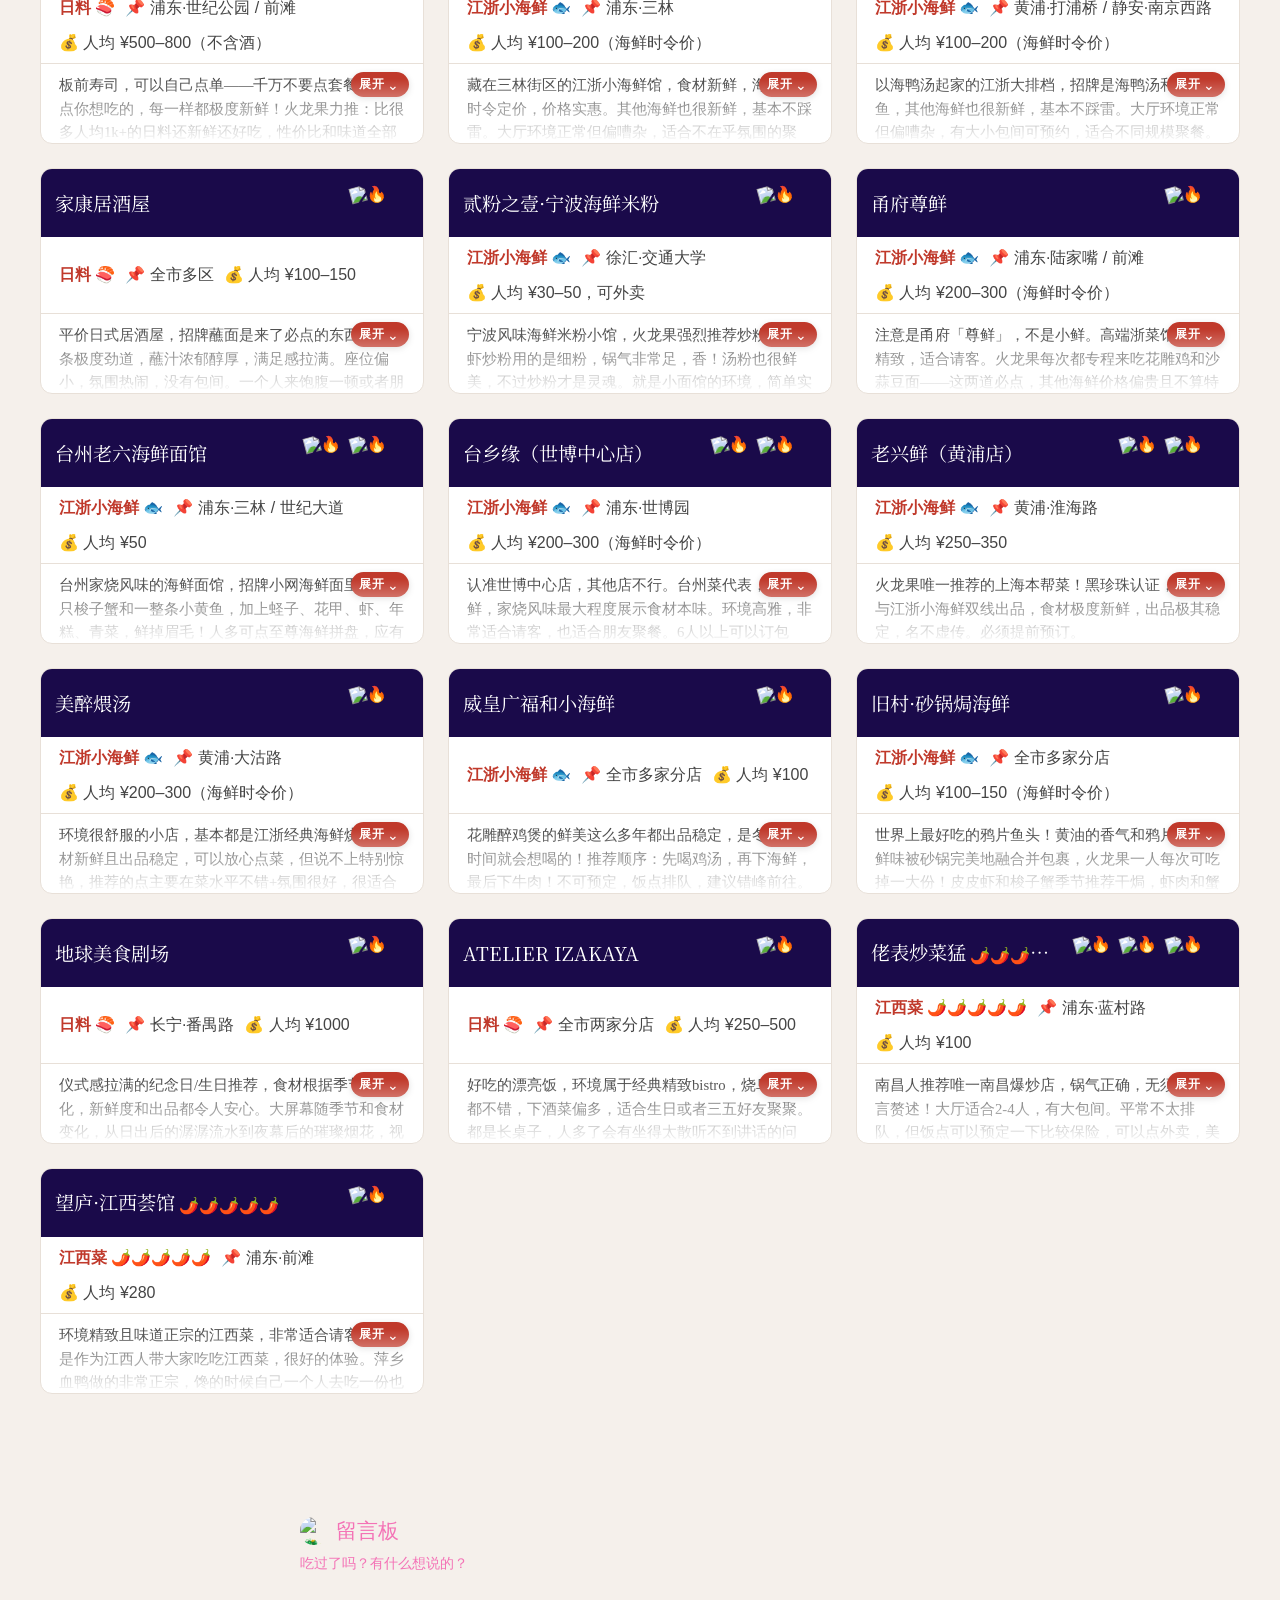
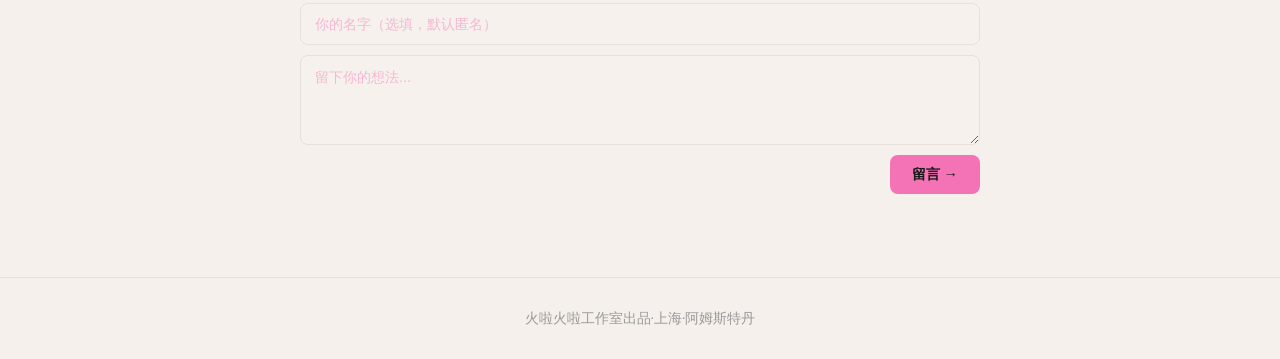
==== commit cd17679e: "Stamp: horizontal single-row layout, more readable, lighter filter - 小众点评 on one line, letter-spacin" ====
--- a/index.html
+++ b/index.html
@@ -22,10 +22,7 @@
         <div class="hero-title-wrap">
           <h1>「上海好吃地图」</h1>
           <div class="stamp" aria-hidden="true">
-            <div class="stamp-face">
-              <span>小</span><span>众</span>
-              <span>点</span><span>评</span>
-            </div>
+            <div class="stamp-face">小众点评</div>
           </div>
         </div>
         <p class="restaurant-count-line" id="restaurant-count"></p>
@@ -133,8 +130,8 @@
   <svg width="0" height="0" style="position:absolute">
     <defs>
       <filter id="ink-stamp" x="-20%" y="-20%" width="140%" height="140%">
-        <feTurbulence type="fractalNoise" baseFrequency="0.055" numOctaves="4" seed="8" result="noise"/>
-        <feDisplacementMap in="SourceGraphic" in2="noise" scale="4" xChannelSelector="R" yChannelSelector="G" result="displaced"/>
+        <feTurbulence type="fractalNoise" baseFrequency="0.04" numOctaves="4" seed="12" result="noise"/>
+        <feDisplacementMap in="SourceGraphic" in2="noise" scale="3" xChannelSelector="R" yChannelSelector="G" result="displaced"/>
         <feComposite in="displaced" in2="SourceGraphic" operator="in"/>
       </filter>
     </defs>
--- a/style.css
+++ b/style.css
@@ -875,21 +875,19 @@
 
 .stamp {
   position: absolute;
-  bottom: -22px;
-  right: -30px;
-  width: 72px;
-  height: 72px;
+  bottom: -16px;
+  right: 2px;
+  padding: 7px 10px;
   border: 2.5px solid #c9a227;
   border-radius: 3px;
-  display: flex;
+  display: inline-flex;
   align-items: center;
   justify-content: center;
-  transform: rotate(10deg);
-  opacity: 0.88;
+  transform: rotate(-10deg);
+  opacity: 0.92;
   pointer-events: none;
   filter: url(#ink-stamp);
 }
-/* inner double border */
 .stamp::before {
   content: '';
   position: absolute;
@@ -899,20 +897,15 @@
 }
 
 .stamp-face {
-  display: grid;
-  grid-template-columns: 1fr 1fr;
-  gap: 1px;
-  position: relative; /* above ::before */
-  z-index: 1;
-}
-.stamp-face span {
   font-family: 'Noto Serif SC', serif;
   font-weight: 900;
-  font-size: 1.2rem;
-  line-height: 1.15;
+  font-size: 1.05rem;
+  letter-spacing: 0.18em;
+  line-height: 1;
   color: #c9a227;
-  text-align: center;
-  display: block;
+  position: relative;
+  z-index: 1;
+  white-space: nowrap;
 }
 
 /* ── TAG FILTERS ── */
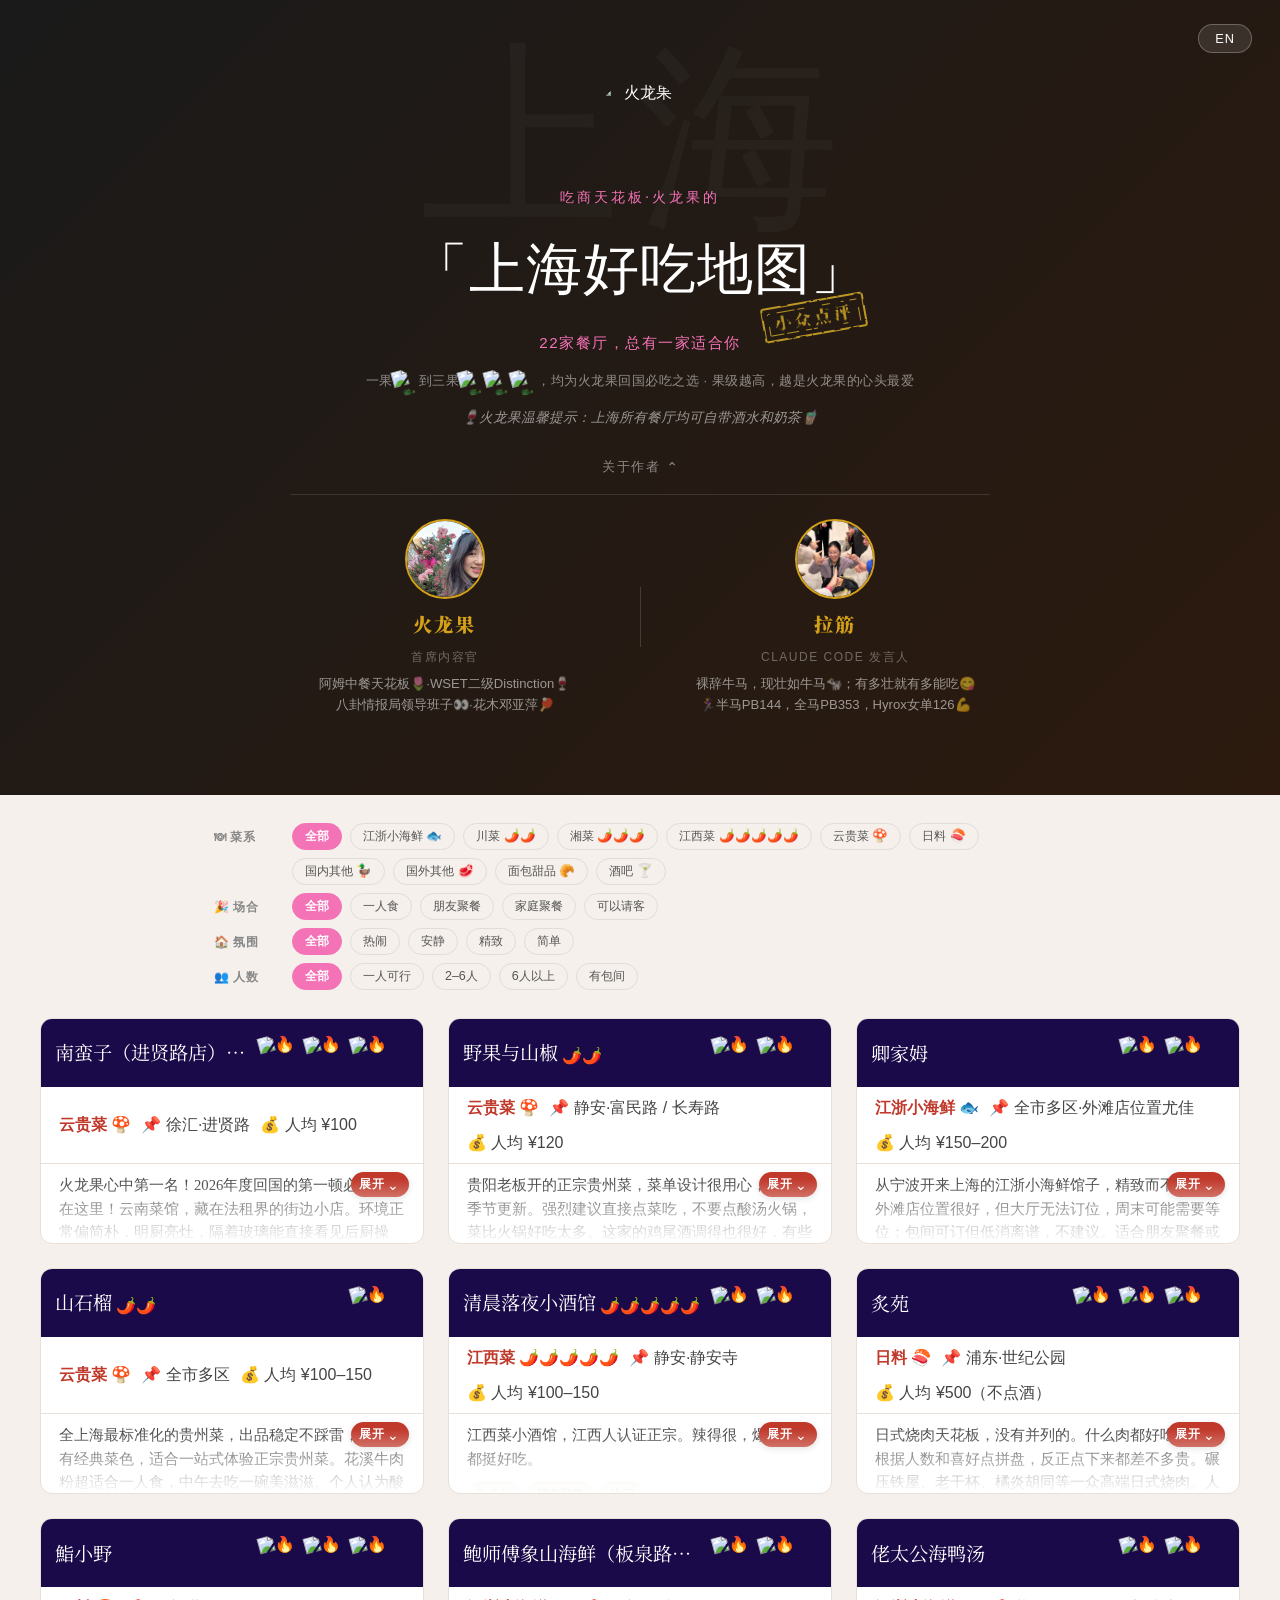
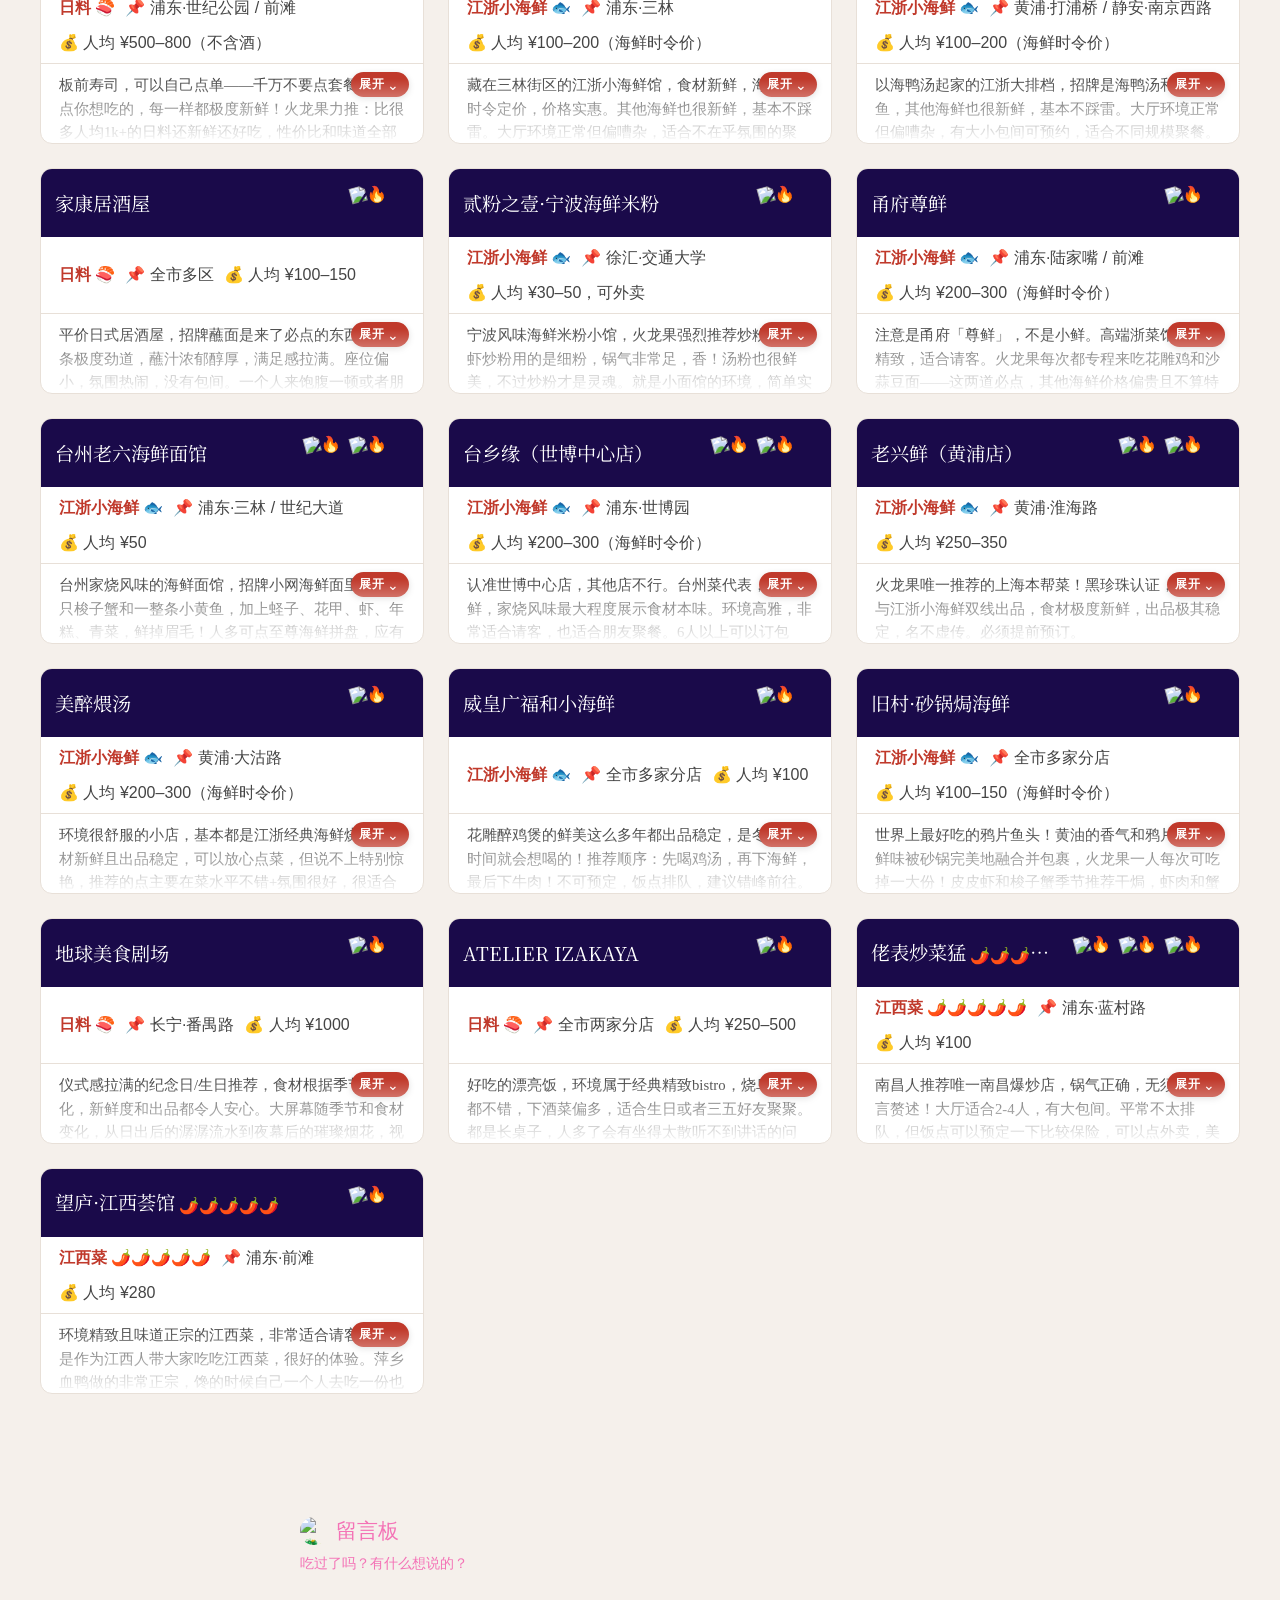
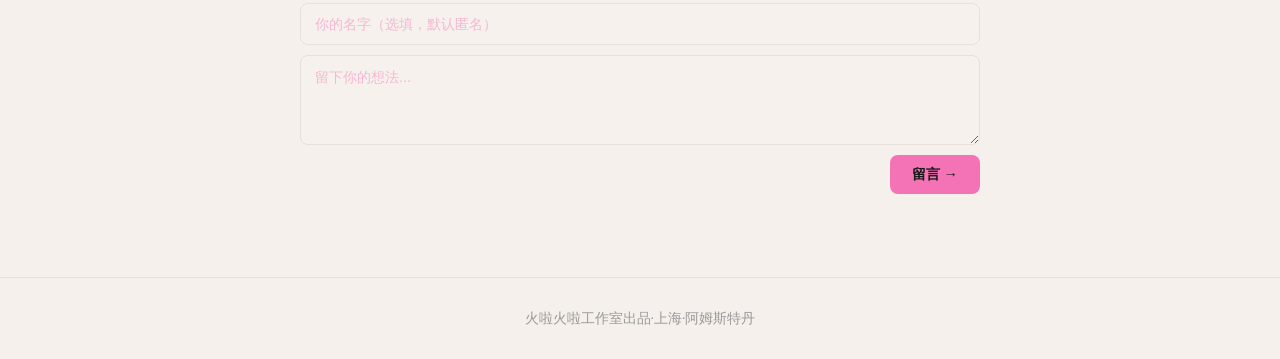
==== commit edbf51df: "Stamp: restore feFuncA discrete (lighter), move up to bottom:-4px tableValues="0 0.3 0.7 1 1 1 1 1" " ====
--- a/index.html
+++ b/index.html
@@ -130,9 +130,12 @@
   <svg width="0" height="0" style="position:absolute">
     <defs>
       <filter id="ink-stamp" x="-20%" y="-20%" width="140%" height="140%">
-        <feTurbulence type="fractalNoise" baseFrequency="0.04" numOctaves="4" seed="12" result="noise"/>
-        <feDisplacementMap in="SourceGraphic" in2="noise" scale="3" xChannelSelector="R" yChannelSelector="G" result="displaced"/>
-        <feComposite in="displaced" in2="SourceGraphic" operator="in"/>
+        <feTurbulence type="fractalNoise" baseFrequency="0.06" numOctaves="4" seed="12" result="noise"/>
+        <feDisplacementMap in="SourceGraphic" in2="noise" scale="6" xChannelSelector="R" yChannelSelector="G" result="displaced"/>
+        <feComponentTransfer in="displaced" result="faded">
+          <feFuncA type="discrete" tableValues="0 0.3 0.7 1 1 1 1 1"/>
+        </feComponentTransfer>
+        <feComposite in="faded" in2="SourceGraphic" operator="in"/>
       </filter>
     </defs>
   </svg>
--- a/style.css
+++ b/style.css
@@ -875,7 +875,7 @@
 
 .stamp {
   position: absolute;
-  bottom: -16px;
+  bottom: -4px;
   right: 2px;
   padding: 7px 10px;
   border: 2.5px solid #c9a227;
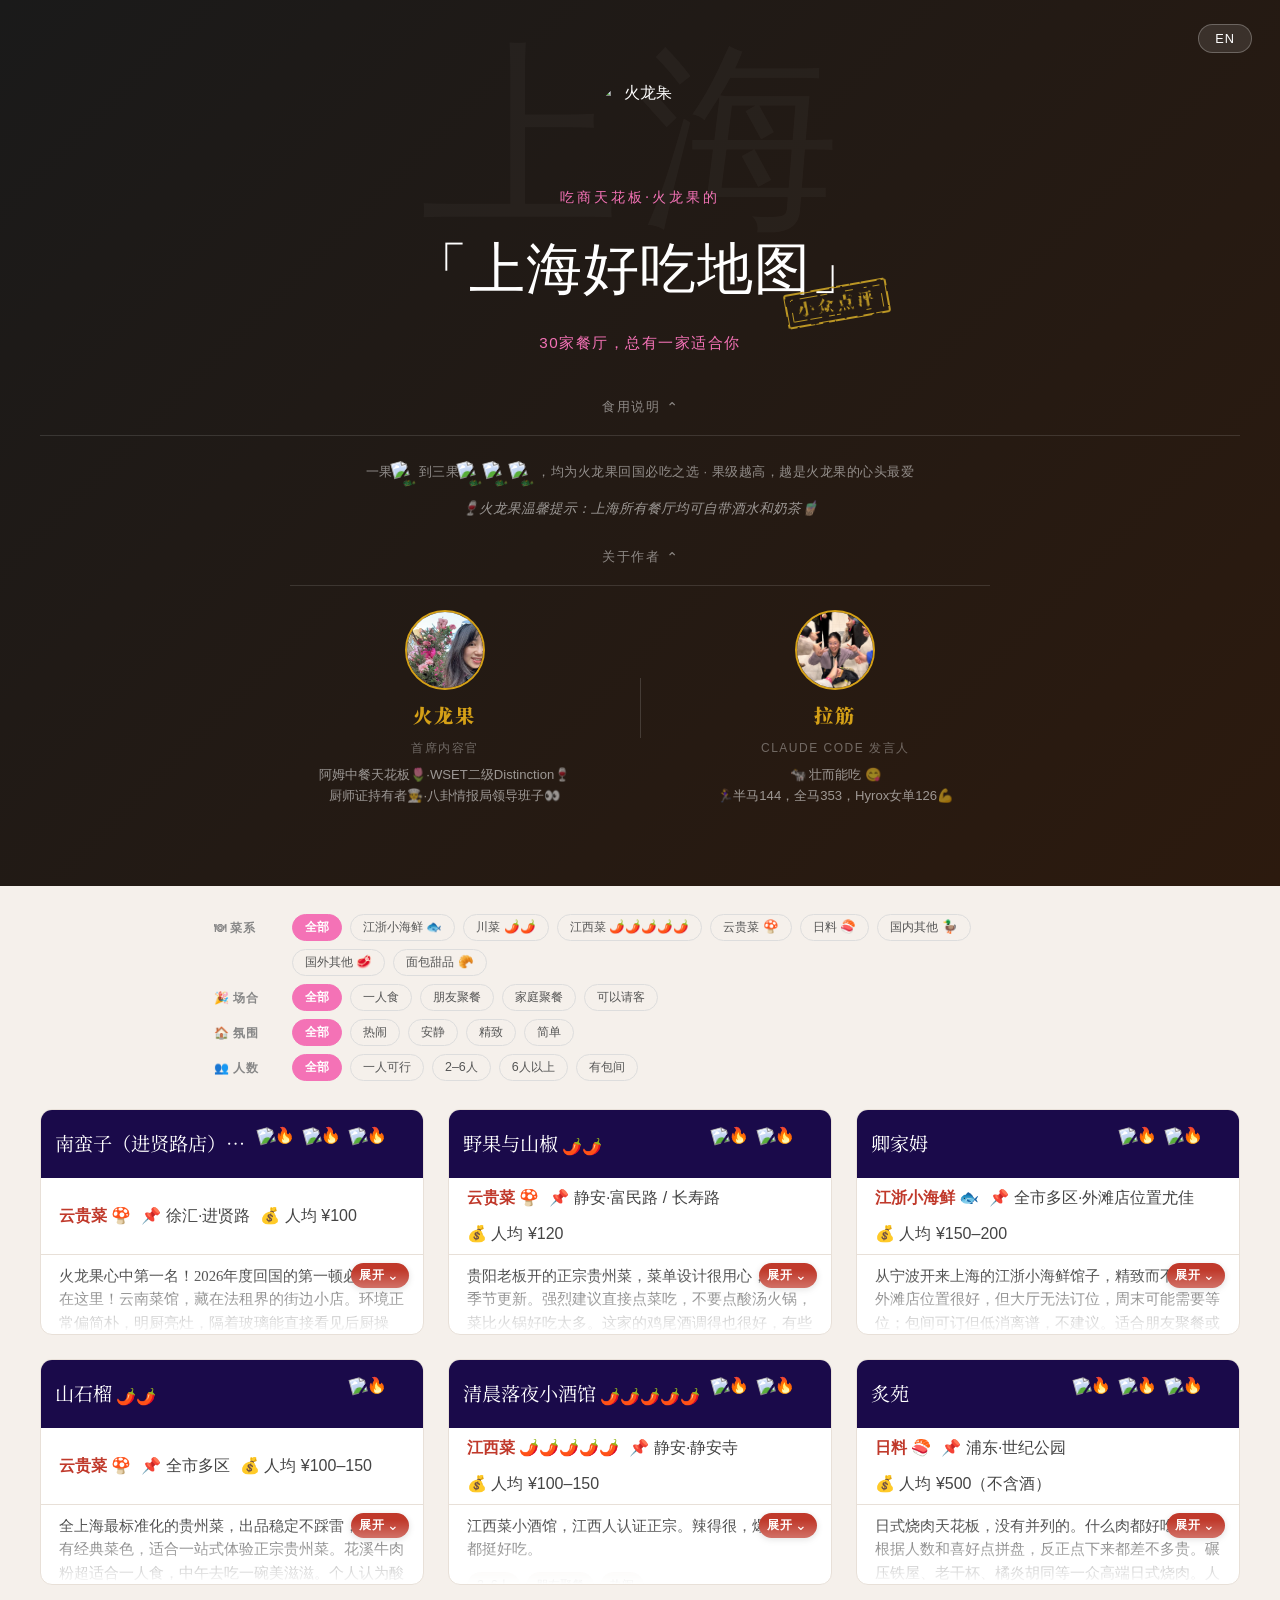
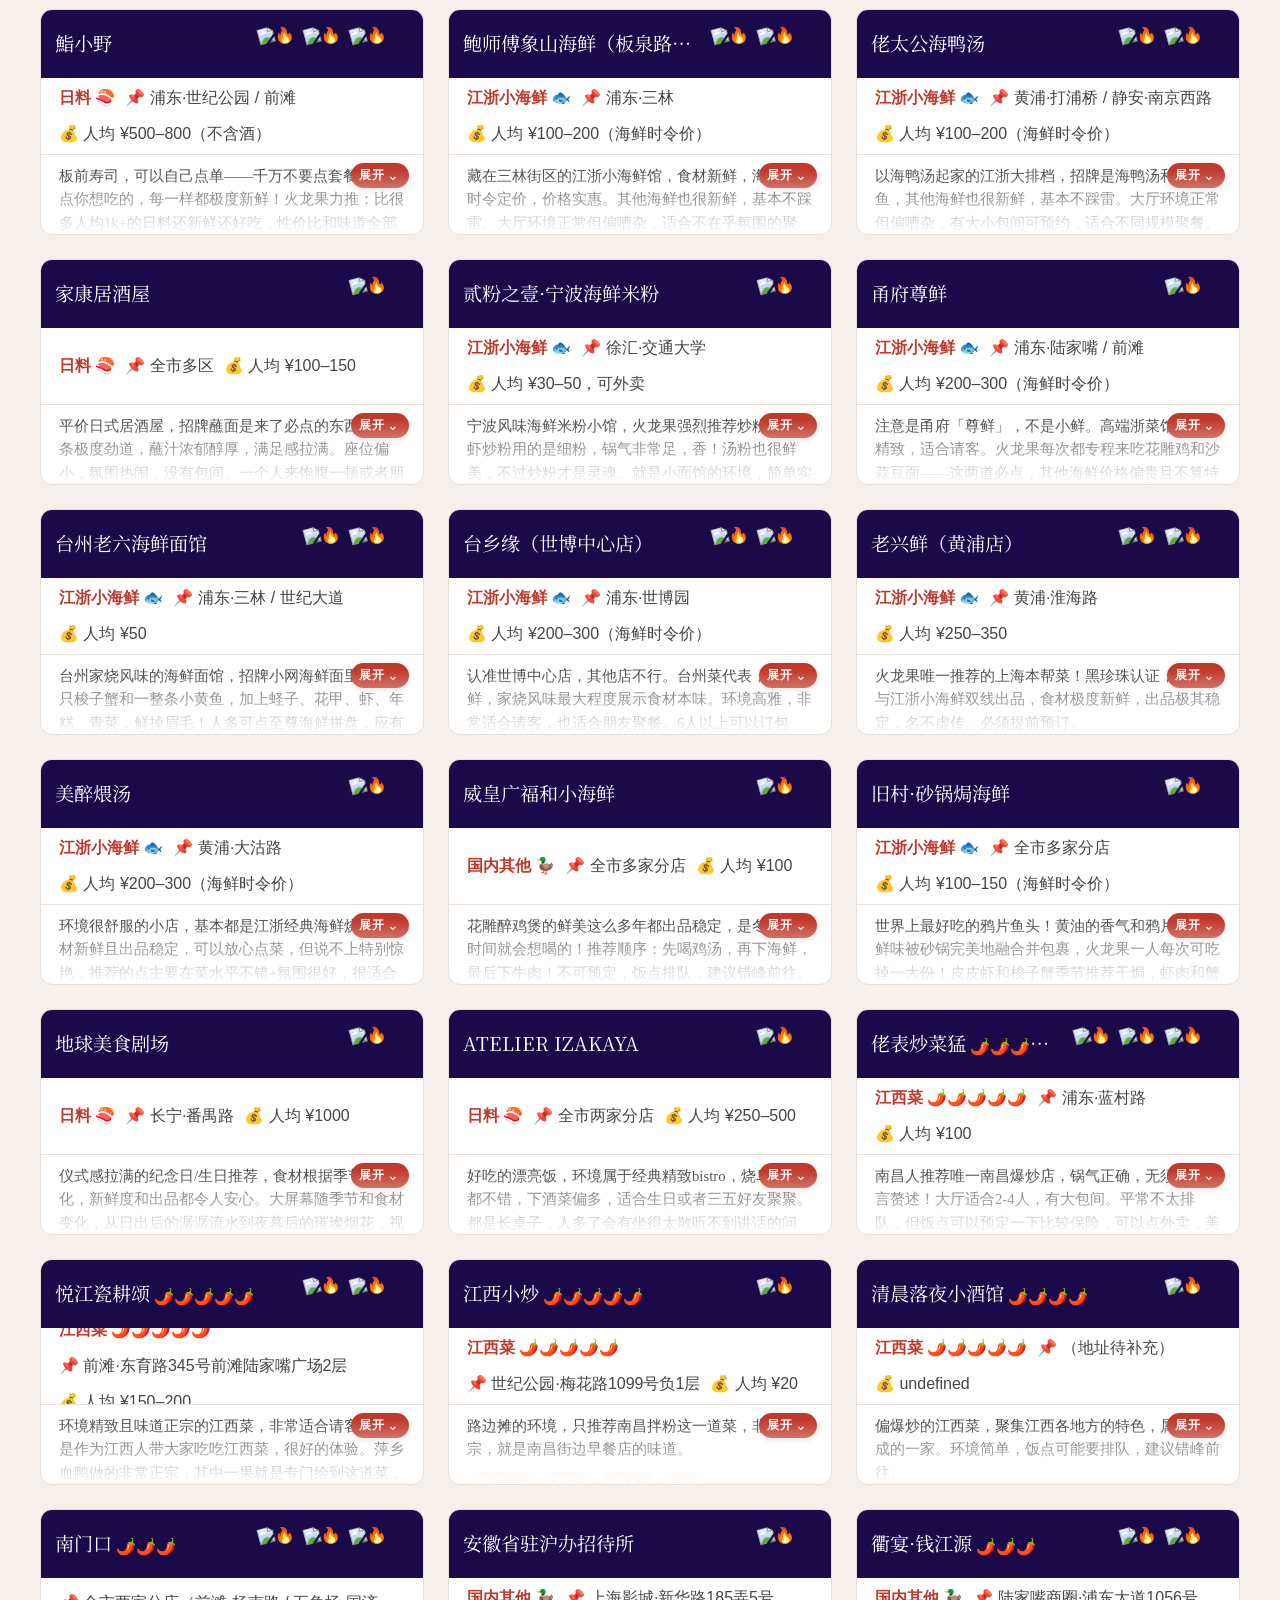
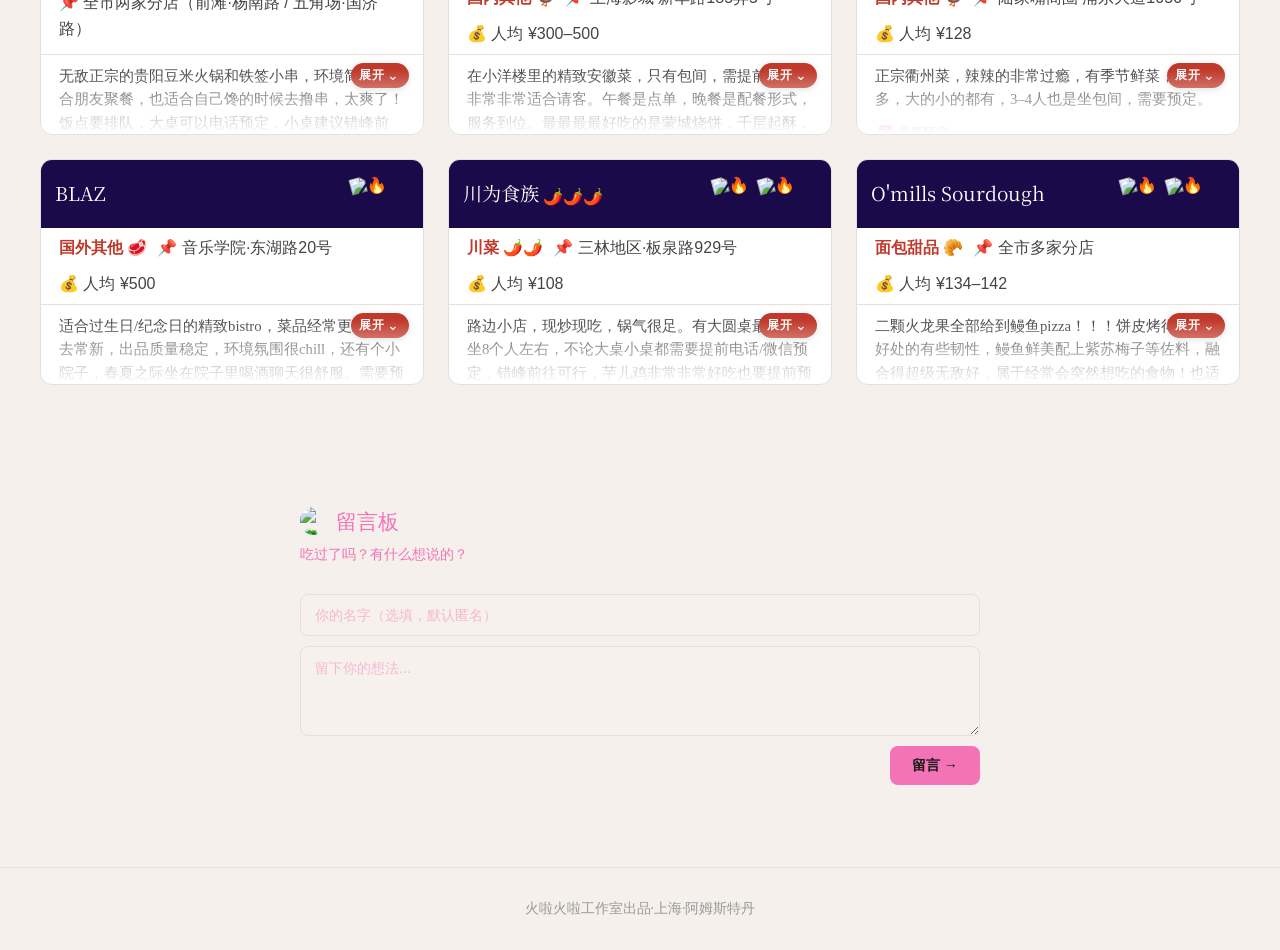
==== commit bb282309: "Make 食用说明 match 关于作者 layout with collapsible toggle Co-Authored-By: Claude Sonnet 4.6 <noreply@anthr" ====
--- a/index.html
+++ b/index.html
@@ -26,29 +26,41 @@
           </div>
         </div>
         <p class="restaurant-count-line" id="restaurant-count"></p>
-        <p class="rating-explainer">一果<img src="rating-icon.png" alt="🐉" class="rating-explainer-icon">到三果<img src="rating-icon.png" alt="🐉" class="rating-explainer-icon"><img src="rating-icon.png" alt="🐉" class="rating-explainer-icon"><img src="rating-icon.png" alt="🐉" class="rating-explainer-icon">，均为火龙果回国必吃之选 · 果级越高，越是火龙果的心头最爱</p>
-        <p class="byob-tip">🍷火龙果温馨提示：上海所有餐厅均可自带酒水和奶茶🧋</p>
-        <div class="authors-toggle open" id="authors-toggle">
-          <span class="authors-toggle-text">关于作者</span>
-          <span class="authors-toggle-icon">&#8964;</span>
-        </div>
-        <div class="authors-inner hero-authors open" id="authors-panel">
-          <div class="author-card">
-            <a href="https://www.linkedin.com/in/yuanke-deng-14a65b370/" target="_blank" rel="noopener">
-              <img class="author-avatar" src="hlg-photo.jpg" alt="火龙果" />
-            </a>
-            <a class="author-name" href="https://www.linkedin.com/in/yuanke-deng-14a65b370/" target="_blank" rel="noopener">火龙果</a>
-            <div class="author-title">首席内容官</div>
-            <div class="author-bio">阿姆中餐天花板🌷·WSET二级Distinction🍷<br>八卦情报局领导班子👀·花木邓亚萍🏓</div>
+        <div class="hero-bottom">
+          <div class="hero-instructions">
+            <div class="authors-toggle open" id="instructions-toggle">
+              <span class="authors-toggle-text">食用说明</span>
+              <span class="authors-toggle-icon">&#8964;</span>
+            </div>
+            <div class="hero-authors open" id="instructions-panel">
+              <p class="rating-explainer">一果<img src="rating-icon.png" alt="🐉" class="rating-explainer-icon">到三果<img src="rating-icon.png" alt="🐉" class="rating-explainer-icon"><img src="rating-icon.png" alt="🐉" class="rating-explainer-icon"><img src="rating-icon.png" alt="🐉" class="rating-explainer-icon">，均为火龙果回国必吃之选 · 果级越高，越是火龙果的心头最爱</p>
+              <p class="byob-tip">🍷火龙果温馨提示：上海所有餐厅均可自带酒水和奶茶🧋</p>
+            </div>
           </div>
-          <div class="author-divider"></div>
-          <div class="author-card">
-            <a href="https://www.linkedin.com/in/jjroxylai/" target="_blank" rel="noopener">
-              <img class="author-avatar" src="lj.jpg" alt="拉筋" />
-            </a>
-            <a class="author-name" href="https://www.linkedin.com/in/jjroxylai/" target="_blank" rel="noopener">拉筋</a>
-            <div class="author-title">Claude Code 发言人</div>
-            <div class="author-bio">裸辞牛马，现壮如牛马🐄；有多壮就有多能吃😋<br>🏃‍♀️半马PB144，全马PB353，Hyrox女单126💪</div>
+          <div class="hero-authors-wrap">
+            <div class="authors-toggle open" id="authors-toggle">
+              <span class="authors-toggle-text">关于作者</span>
+              <span class="authors-toggle-icon">&#8964;</span>
+            </div>
+            <div class="authors-inner hero-authors open" id="authors-panel">
+              <div class="author-card">
+                <a href="https://www.linkedin.com/in/yuanke-deng-14a65b370/" target="_blank" rel="noopener">
+                  <img class="author-avatar" src="hlg-photo.jpg" alt="火龙果" />
+                </a>
+                <a class="author-name" href="https://www.linkedin.com/in/yuanke-deng-14a65b370/" target="_blank" rel="noopener">火龙果</a>
+                <div class="author-title">首席内容官</div>
+                <div class="author-bio">阿姆中餐天花板🌷·WSET二级Distinction🍷<br>厨师证持有者🧑‍🍳·八卦情报局领导班子👀</div>
+              </div>
+              <div class="author-divider"></div>
+              <div class="author-card">
+                <a href="https://www.linkedin.com/in/jjroxylai/" target="_blank" rel="noopener">
+                  <img class="author-avatar" src="lj.jpg" alt="拉筋" />
+                </a>
+                <a class="author-name" href="https://www.linkedin.com/in/jjroxylai/" target="_blank" rel="noopener">拉筋</a>
+                <div class="author-title">Claude Code 发言人</div>
+                <div class="author-bio">🐄 壮而能吃 😋<br>🏃‍♀️半马144，全马353，Hyrox女单126💪</div>
+              </div>
+            </div>
           </div>
         </div>
       </div>
--- a/style.css
+++ b/style.css
@@ -875,8 +875,8 @@
 
 .stamp {
   position: absolute;
-  bottom: -4px;
-  right: 2px;
+  bottom: 10px;
+  right: -21px;
   padding: 7px 10px;
   border: 2.5px solid #c9a227;
   border-radius: 3px;
